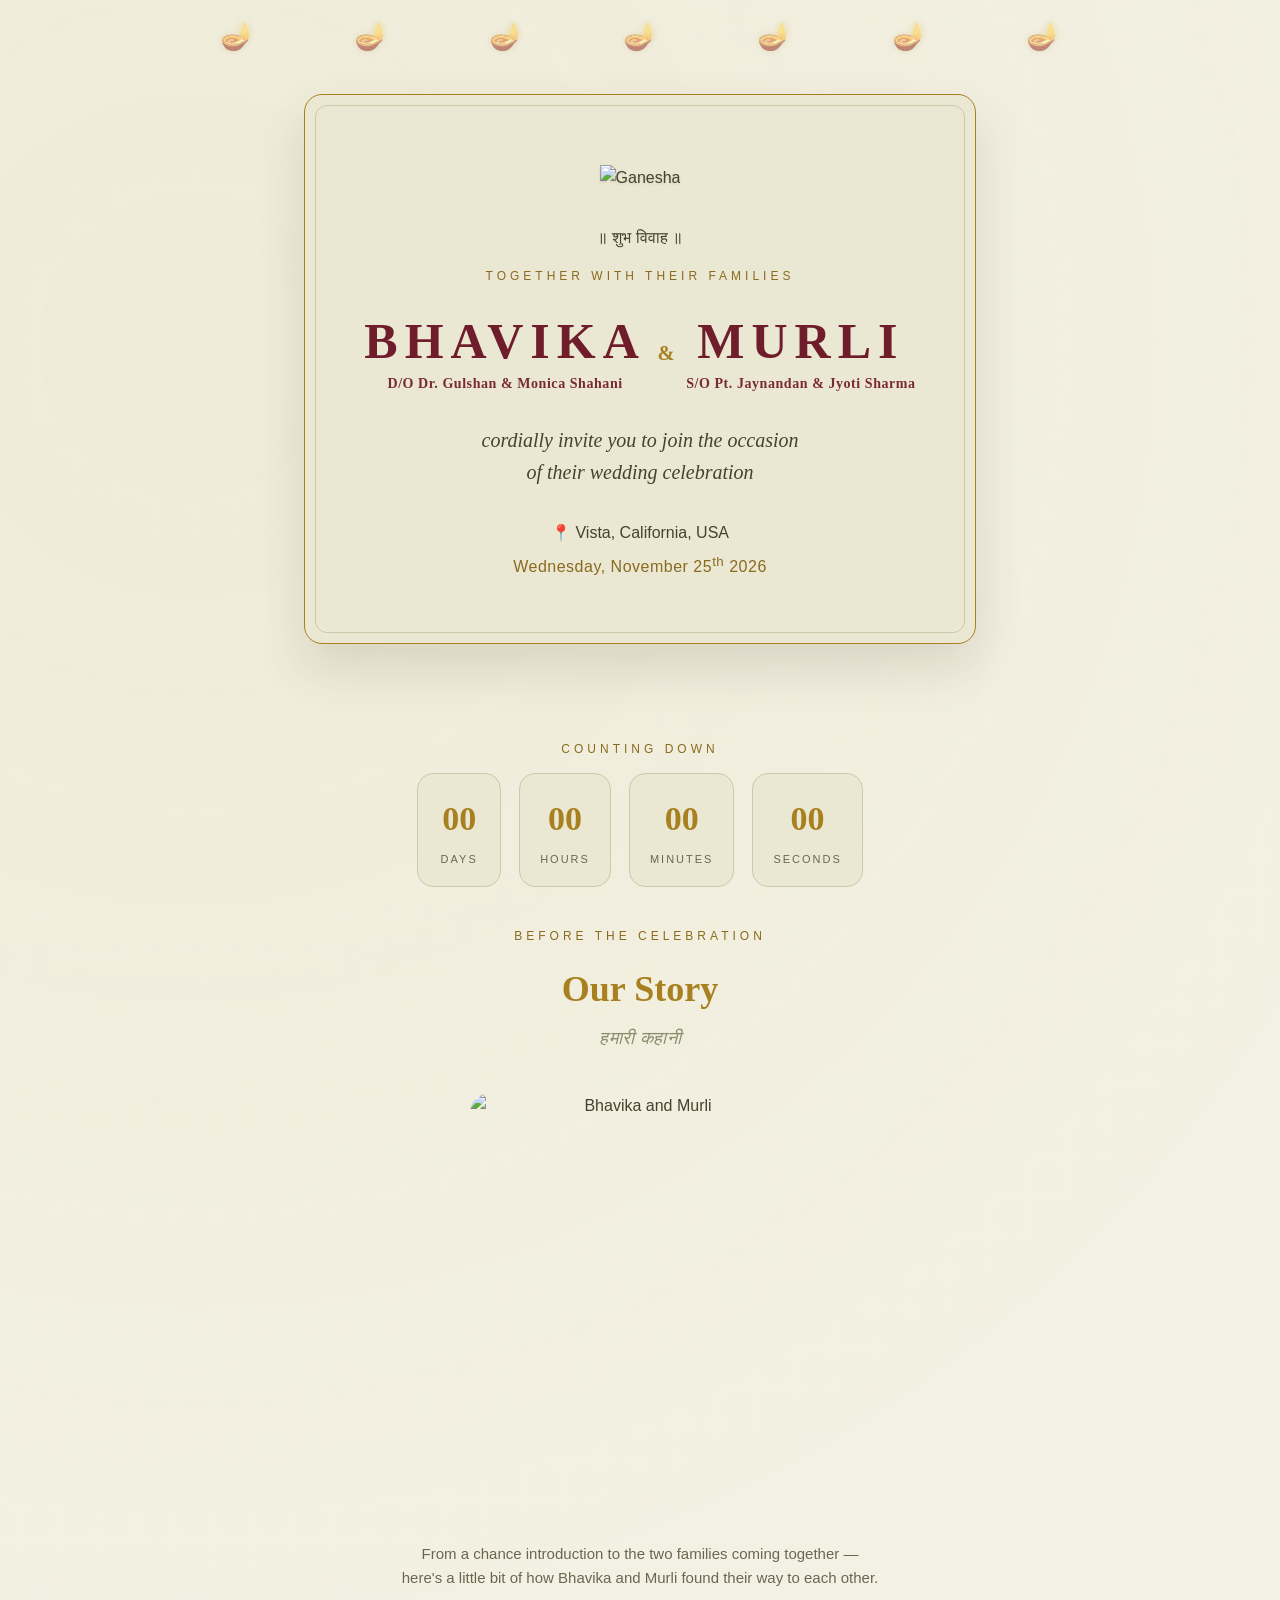
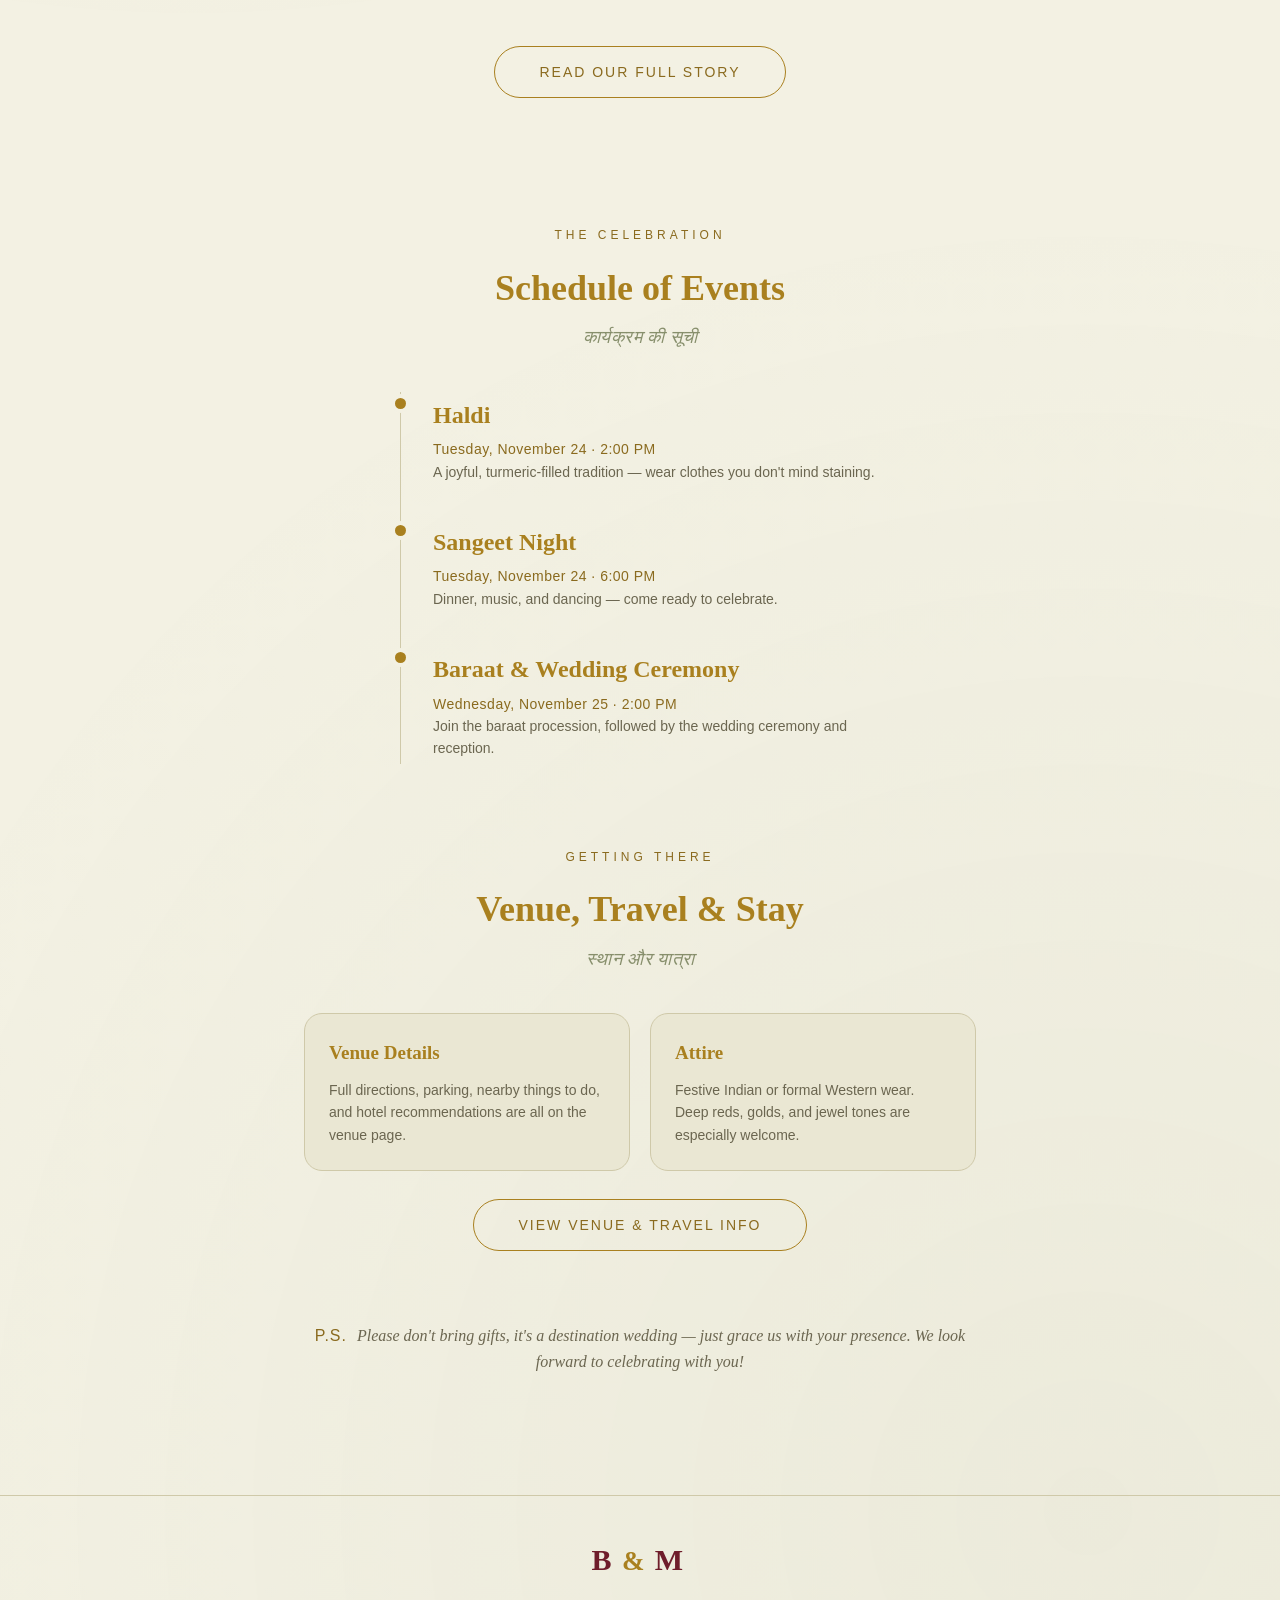
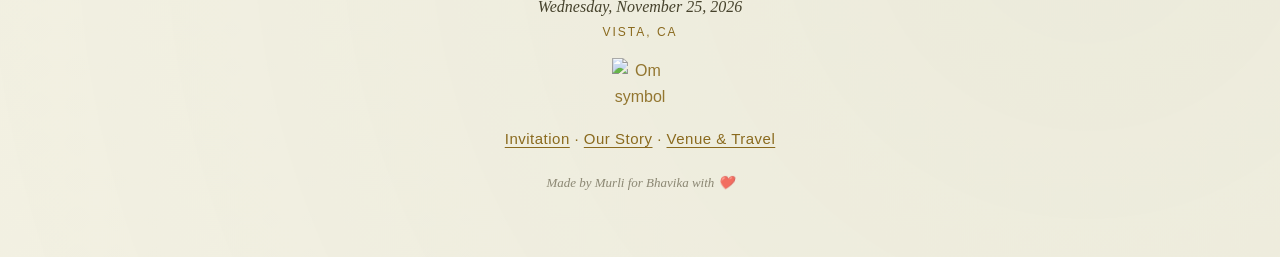
==== index.html @ 73673604 "Add files via upload" ====
<!DOCTYPE html>
<html lang="en">
<head>
<meta charset="UTF-8">
<meta name="viewport" content="width=device-width, initial-scale=1.0">
<meta name="robots" content="noindex, nofollow">
<meta http-equiv="Content-Security-Policy" content="default-src 'self'; style-src 'self' https://fonts.googleapis.com; font-src https://fonts.gstatic.com; script-src 'self'; connect-src 'self' https://script.google.com; img-src 'self'; frame-ancestors 'none';">
<title>Bhavika & Murli · 25 November 2026</title>
<meta name="description" content="Join us as we celebrate the wedding of Bhavika Shahani and Murlidhar Sharma.">
<link rel="preconnect" href="https://fonts.googleapis.com">
<link rel="preconnect" href="https://fonts.gstatic.com" crossorigin>
<link href="https://fonts.googleapis.com/css2?family=Alex+Brush&family=Cormorant+Garamond:wght@500;600;700&family=Karma:wght@400;500;600;700&family=Great+Vibes&family=Poppins:wght@300;400;500&display=swap" rel="stylesheet">
<link rel="stylesheet" href="style.css">
</head>
<body>

<div class="twinkle-diyas scale-125" aria-hidden="true">
  <div class="twinkle-inner">
    <span class="diya">🪔</span>
    <span class="diya">🪔</span>
    <span class="diya">🪔</span>
    <span class="diya">🪔</span>
    <span class="diya">🪔</span>
    <span class="diya">🪔</span>
    <span class="diya">🪔</span>
  </div>
</div>

<main>

  <section class="hero">
    <div class="arch-card card-invitation enlarge-above">
      <img class="card-accent top-left" src="images/leaf-icon.png" alt="">
      <img class="card-accent top-right" src="images/leaf-icon.png" alt="">

      <img class="crest" src="images/ganesha-crest.png" alt="Ganesha">
      <p class="dev">॥ शुभ विवाह ॥</p>
      <p class="eyebrow">Together with their families</p>

      <h1 class="names">
        <span class="name-group">
          <span class="name">BHAVIKA</span>
          <span class="name-details">D/O Dr. Gulshan &amp; Monica Shahani</span>
        </span>
        <span class="amp">&amp;</span>
        <span class="name-group">
          <span class="name">MURLI</span>
          <span class="name-details">S/O Pt. Jaynandan &amp; Jyoti Sharma</span>
        </span>
      </h1>

      <p class="tagline">cordially invite you to join the occasion<br>of their wedding celebration</p>

      <div class="details">
        <p class="venue"> 📍 Vista, California, USA</p>
        <p class="date">Wednesday, November 25<sup>th</sup> 2026</p>
      </div>
    </div>
  </section>

  <section class="countdown-section">
    <p class="section-eyebrow">Counting down</p>
    <div id="countdown" class="countdown" data-target="2026-11-25T14:00:00">
      <div class="count-block"><span class="num" id="cd-days">00</span><span class="label">Days</span></div>
      <div class="count-block"><span class="num" id="cd-hours">00</span><span class="label">Hours</span></div>
      <div class="count-block"><span class="num" id="cd-mins">00</span><span class="label">Minutes</span></div>
      <div class="count-block"><span class="num" id="cd-secs">00</span><span class="label">Seconds</span></div>
    </div>
  </section>

  <section class="story-teaser">
    <p class="section-eyebrow">Before the Celebration</p>
    <h2 class="section-title">Our Story <span class="dev">हमारी कहानी</span></h2>
    <div class="story-teaser-grid">
      <div class="story-photo">
        <img src="images/AAxBS-24.jpg" alt="Bhavika and Murli" class="story-image">
      </div>
      <p class="story-copy">From a chance introduction to the two families coming together — here's a little bit of how Bhavika and Murli found their way to each other.</p>
      <a class="cta cta-outline" href="story.html">Read Our Full Story</a>
    </div>
  </section>

  <section class="schedule">
    <p class="section-eyebrow">The Celebration</p>
    <h2 class="section-title">Schedule of Events <span class="dev">कार्यक्रम की सूची</span></h2>

    <ol class="event-list">
      <li class="event">
        <div class="event-mark"></div>
        <div class="event-body">
          <p class="event-name">Haldi</p>
          <p class="event-when">Tuesday, November 24 · 2:00 PM</p>
          <p class="event-note">A joyful, turmeric-filled tradition — wear clothes you don't mind staining.</p>
        </div>
      </li>
      <li class="event">
        <div class="event-mark"></div>
        <div class="event-body">
          <p class="event-name">Sangeet Night</p>
          <p class="event-when">Tuesday, November 24 · 6:00 PM</p>
          <p class="event-note">Dinner, music, and dancing — come ready to celebrate.</p>
        </div>
      </li>
      <li class="event">
        <div class="event-mark"></div>
        <div class="event-body">
          <p class="event-name">Baraat &amp; Wedding Ceremony</p>
          <p class="event-when">Wednesday, November 25 · 2:00 PM</p>
          <p class="event-note">Join the baraat procession, followed by the wedding ceremony and reception.</p>
        </div>
      </li>
    </ol>
  </section>

  <section class="travel">
    <p class="section-eyebrow">Getting There</p>
    <h2 class="section-title">Venue, Travel &amp; Stay <span class="dev">स्थान और यात्रा</span></h2>
    <div class="travel-grid">
      <div class="travel-card">
        <p class="travel-title">Venue Details</p>
        <p>Full directions, parking, nearby things to do, and hotel recommendations are all on the venue page.</p>
      </div>
      <div class="travel-card">
        <p class="travel-title">Attire</p>
        <p>Festive Indian or formal Western wear. Deep reds, golds, and jewel tones are especially welcome.</p>
      </div>
    </div>
    <a class="cta cta-outline venue-link" href="venue.html">View Venue &amp; Travel Info</a>
  </section>

  <section class="ps-note">
    <p><span class="ps-label">P.S.</span> Please don't bring gifts, it's a destination wedding — just grace us with your presence. We look forward to celebrating with you!</p>
  </section>

</main>

<footer>
  <p class="footer-mark"><span class="footer-initials">B</span><span class="footer-amp">&amp;</span><span class="footer-initials">M</span></p>
  <div class="footer-meta">
    <p class="footer-date">Wednesday, November 25, 2026</p>
    <p class="footer-location">Vista, CA</p>
  </div>
  <img class="footer-om" src="images/om-icon.png" alt="Om symbol">
  <p class="footer-links"><a href="index.html">Invitation</a> &middot; <a href="story.html">Our Story</a> &middot; <a href="venue.html">Venue &amp; Travel</a></p>
  <p class="footer-credit">Made by Murli for Bhavika with ❤️</p>
</footer>

<script src="script.js"></script>
</body>
</html>
---- style.css ----
/* ============================================
   Design tokens — off-white / sage with gold accents
   ============================================ */
:root {
  --bg:           #F3F1E3;  /* off-white, leaning sage */
  --panel:        #EAE7D3;  /* card / panel background */
  --panel-deep:   #E1DEC5;  /* slightly deeper panel (inputs) */
  --line:         #CFC9A9;  /* borders */
  --gold:         #A9801F;  /* primary gold — headings, accents */
  --gold-bright:  #C79A3A;  /* hover / brighter gold */
  --gold-deep:    #8A6A1E;  /* small gold text needing more contrast */
  --ink:          #46422C;  /* primary body/heading text */
  --ink-soft:     #6B6650;  /* secondary text */
  --sage:         #7C8560;  /* sage accent for dividers */
  --ember:        #C06B36;  /* diya flame */

  --font-display: 'Cormorant Garamond', serif;
  --font-body: 'Poppins', sans-serif;

  --max-width: 720px;
}

* { box-sizing: border-box; }

html { scroll-behavior: smooth; }

body {
  margin: 0;
  background: var(--bg);
  background-image:
    radial-gradient(circle at 15% 10%, rgba(169,128,31,0.05), transparent 40%),
    radial-gradient(circle at 85% 90%, rgba(124,133,96,0.06), transparent 40%);
  color: var(--ink);
  font-family: var(--font-body);
  font-weight: 300;
  line-height: 1.6;
  -webkit-font-smoothing: antialiased;
}

@media (prefers-reduced-motion: reduce) {
  * { animation-duration: 0.001ms !important; animation-iteration-count: 1 !important; transition-duration: 0.001ms !important; }
}

a { color: inherit; }

/* ============================================
   Twinkling diyas (decorative top strip)
   ============================================ */
.twinkle-diyas {
  /* full-bleed container that anchors an inner strip to the site's max width */
  width: 100%;
  display: block;
  padding: 18px 0 6px;
  /* space between diyas and the page content/card below */
  margin-bottom: clamp(12px, 3vw, 40px);
}

/* inner strip is constrained to the page max width and aligns with the main/card */
.twinkle-diyas .twinkle-inner {
  display: flex;
  align-items: center;
  padding: 0 24px;
  width: min(100%, var(--max-width));
  margin: 0 auto;
  gap: clamp(8px, 2.2vw, 40px);
  justify-content: center; /* default for narrow screens */
}
/* Spread diyas more on medium and large viewports */
@media (min-width: 560px) and (max-width: 979px) {
  .twinkle-diyas .twinkle-inner { justify-content: space-evenly; gap: clamp(12px, 2.4vw, 48px); padding: 0 16px; }
}
@media (min-width: 980px) {
  .twinkle-diyas .twinkle-inner { justify-content: space-between; gap: clamp(16px, 1.8vw, 56px); padding: 0 24px; }
}
.twinkle-diyas .diya {
  font-size: 22px;
  line-height: 1;
  opacity: 0.5;
  filter: drop-shadow(0 0 3px rgba(169,128,31,0.35));
  animation: twinkle 3.4s ease-in-out infinite;
}
.twinkle-diyas .diya:nth-child(1) { animation-delay: 0s; }
.twinkle-diyas .diya:nth-child(2) { animation-delay: 0.5s; }
.twinkle-diyas .diya:nth-child(3) { animation-delay: 1s; }
.twinkle-diyas .diya:nth-child(4) { animation-delay: 1.5s; }
.twinkle-diyas .diya:nth-child(5) { animation-delay: 0.8s; }
.twinkle-diyas .diya:nth-child(6) { animation-delay: 2s; }
.twinkle-diyas .diya:nth-child(7) { animation-delay: 1.2s; }

@keyframes twinkle {
  0%, 100% { opacity: 0.35; transform: scale(0.92); }
  50% { opacity: 1; transform: scale(1.1); }
}

/* ============================================
   Hero / Arch card
   ============================================ */
main { max-width: var(--max-width); margin: 0 auto; padding: 0 24px 60px; }

html { scroll-snap-type: y proximity; }

.hero {
  display: flex;
  justify-content: center;
  align-items: center;
  padding-top: 10px;
  padding-bottom: 40px;
  min-height: auto; /* allow the card to size naturally so scaled content isn't clipped */
  scroll-snap-align: start;
}

.arch-card {
  position: relative;
  width: 100%;
  max-width: 560px;
  background: var(--panel);
  border: 1px solid var(--line);
  border-radius: 260px 260px 24px 24px;
  padding: 72px 40px 48px;
  text-align: center;
  box-shadow: 0 30px 60px rgba(70,66,44,0.12);
  margin: 0 auto; /* ensure card centers when not inside a flex container */
}

/* Invitation-card variant — used for the homepage hero only */
.arch-card.card-invitation {
  border-radius: 18px;
  border: 1px solid var(--gold);
  /* responsive padding: reduce on small screens but allow expansion on large */
  padding: clamp(28px, 4.5vw, 56px) clamp(18px, 3.5vw, 36px) clamp(20px, 4vw, 44px);
  box-shadow: 0 24px 50px rgba(70,66,44,0.14);
  max-width: 680px;
  margin: 0 auto;
}
.arch-card.card-invitation::before {
  content: '';
  position: absolute;
  inset: 10px;
  border: 1px solid var(--line);
  border-radius: 12px;
  pointer-events: none;
}
.card-accent {
  position: absolute;
  width: 46px;
  height: auto;
  opacity: 0.85;
  z-index: 1;
}
.card-accent.top-left { top: 20px; left: 20px; transform: scaleX(-1) rotate(-8deg); }
.card-accent.top-right { top: 20px; right: 20px; transform: rotate(-8deg); }

.arch-card .crest {

  width: 54px;
  height: auto;
  margin-bottom: 18px;
  filter: drop-shadow(0 1px 1px rgba(70,66,44,0.15));
}

.eyebrow {
  font-family: var(--font-body);
  font-size: 12px;
  letter-spacing: 4px;
  text-transform: uppercase;
  color: var(--gold-deep);
  margin: 0 0 28px;
}

.names {
  display: flex;
  justify-content: center;
  align-items: center;
  gap: 0.35em;
  flex-wrap: nowrap;
  font-family: 'Cormorant Garamond', serif;
  font-weight: 700;
  margin: 0;
  line-height: 1.1;
}
.names.small { font-size: clamp(34px, 7vw, 46px); letter-spacing: 0.12em; }
.names .name-group {
  display: flex;
  flex-direction: column;
  align-items: center;
  min-width: 0;
}
.names .name {
  display: inline-block;
  font-size: clamp(32px, 6.8vw, 50px);
  letter-spacing: 0.14em;
  text-transform: uppercase;
  color: #6f1d2b;
}
.names .name-details {
  margin-top: 6px;
  font-size: clamp(11px, 1.9vw, 14px);
  font-weight: 600;
  letter-spacing: 0.04em;
  text-transform: none;
  color: #7a2a35;
  line-height: 1.35;
}
.names .amp {
  display: inline-block;
  font-family: 'Alex Brush', cursive;
  font-style: normal;
  font-weight: 600;
  font-size: 0.85em;
  letter-spacing: 0;
  color: var(--gold);
  margin: 0 0.16em;
}

@media (max-width: 480px) {
  .names {
    flex-direction: column;
    align-items: center;
    gap: 0.35rem;
  }

  .names .amp {
    display: inline-block;
    margin: 0.15rem 0;
  }

  .names .name {
    font-size: clamp(28px, 8vw, 38px);
  }

  .names .name-details {
    font-size: clamp(10px, 3vw, 12px);
    margin-top: 4px;
  }
}

.tagline {
  font-family: var(--font-display);
  font-style: italic;
  font-size: 20px;
  color: var(--ink);
  margin: 30px 0;
}

.details { margin: 32px 0 8px; }
.details .venue { margin: 0 0 6px; font-weight: 400; color: var(--ink); }
.details .date { margin: 0; color: var(--gold-deep); font-weight: 500; letter-spacing: 0.5px; }

.cta {
  display: inline-block;
  margin-top: 32px;
  padding: 14px 44px;
  background: var(--gold);
  color: #FBF9F0;
  font-family: var(--font-body);
  font-weight: 500;
  font-size: 14px;
  letter-spacing: 2px;
  text-transform: uppercase;
  text-decoration: none;
  border-radius: 999px;
  transition: transform 0.2s ease, background 0.2s ease;
}
.cta:hover { background: var(--gold-bright); transform: translateY(-2px); }
.cta:focus-visible { outline: 2px solid var(--gold-bright); outline-offset: 3px; }

.cta-outline {
  background: transparent;
  border: 1px solid var(--gold);
  color: var(--gold-deep);
}
.cta-outline:hover { background: var(--gold); color: #FBF9F0; }

/* Helper: scale visual size by 25% for selected blocks (homepage use) */
.scale-125 {
  transform: scale(1.25);
  transform-origin: top center;
  display: block;
  will-change: transform;
}

/* Larger padding variant for the invitation card to simulate a 1.25× visual increase
   without using transforms (so document flow grows and following content isn't overlapped) */
.arch-card.card-invitation.enlarge-above {
  padding: calc(1.25 * clamp(28px, 4.5vw, 56px)) calc(1.25 * clamp(18px, 3.5vw, 36px)) calc(1.25 * clamp(20px, 4vw, 44px));
}

/* ============================================
   Countdown
   ============================================ */
.countdown-section { text-align: center; padding: 56px 0 20px; }

.section-eyebrow {
  font-size: 12px;
  letter-spacing: 4px;
  text-transform: uppercase;
  color: var(--gold-deep);
  margin: 0 0 14px;
}

.section-title {
  font-family: var(--font-display);
  font-size: clamp(28px, 5vw, 36px);
  color: var(--gold);
  margin: 0 0 40px;
  font-weight: 600;
}
.section-title { display: flex; flex-direction: column; align-items: center; }
.section-title .dev {
  display: block;
  font-family: var(--font-display);
  font-style: italic;
  font-weight: 500;
  font-size: 0.5em;
  color: var(--sage);
  letter-spacing: 0.5px;
  margin: 6px 0 0;
  opacity: 0.9;
}

.countdown { display: flex; justify-content: center; gap: 18px; flex-wrap: wrap; }
.count-block {
  background: var(--panel);
  border: 1px solid var(--line);
  border-radius: 16px;
  padding: 18px 20px;
  min-width: 84px;
}
.count-block .num {
  display: block;
  font-family: var(--font-display);
  font-size: 34px;
  font-weight: 600;
  color: var(--gold);
}
.count-block .label {
  display: block;
  font-size: 11px;
  letter-spacing: 2px;
  text-transform: uppercase;
  color: var(--ink-soft);
  margin-top: 4px;
}

/* ============================================
   Story teaser (home page)
   ============================================ */
.story-teaser { padding: 20px 0 64px; text-align: center; }
.story-teaser-grid {
  display: flex;
  flex-direction: column;
  align-items: center;
  gap: 24px;
}
.story-photo {
  width: 100%;
  max-width: 340px;
  aspect-ratio: 4 / 5;
  border-radius: 20px;
  overflow: hidden;
}
.story-teaser p.story-copy { max-width: 480px; margin: 0 auto; font-size: 15px; color: var(--ink-soft); }

/* Placeholder photo box — swap for a real <img> once photos are added */
.photo-placeholder {
  width: 100%;
  height: 100%;
  display: flex;
  flex-direction: column;
  align-items: center;
  justify-content: center;
  gap: 8px;
  background: var(--panel);
  border: 1px dashed var(--line);
  color: var(--ink-soft);
  font-size: 13px;
  text-align: center;
  padding: 16px;
}
.photo-placeholder .icon { font-size: 28px; opacity: 0.6; }
.story-image {
  width: 100%;
  height: 100%;
  object-fit: cover;
  display: block;
}

/* ============================================
   Schedule
   ============================================ */
.schedule { padding: 64px 0; text-align: center; }

.event-list {
  list-style: none;
  margin: 0 auto;
  padding: 0;
  max-width: 480px;
  text-align: left;
  border-left: 1px solid var(--line);
}

.event {
  position: relative;
  padding: 4px 0 36px 32px;
}
.event:last-child { padding-bottom: 4px; }

.event-mark {
  position: absolute;
  left: -6px;
  top: 6px;
  width: 11px;
  height: 11px;
  border-radius: 50%;
  background: var(--gold);
  box-shadow: 0 0 0 4px var(--bg);
}

.event-name {
  font-family: var(--font-display);
  font-size: 24px;
  font-weight: 600;
  color: var(--gold);
  margin: 0 0 4px;
}
.event-when { margin: 0; color: var(--gold-deep); font-size: 14px; letter-spacing: 0.5px; }
.event-where { margin: 4px 0 8px; font-size: 14px; color: var(--ink); opacity: 0.9; }
.event-note { margin: 0; font-size: 14px; color: var(--ink-soft); }

/* ============================================
   Travel / info grids (reused on venue + events pages)
   ============================================ */
.travel { padding: 20px 0 64px; text-align: center; }

.travel-grid {
  display: grid;
  grid-template-columns: repeat(auto-fit, minmax(180px, 1fr));
  gap: 20px;
  text-align: left;
}
.travel-card {
  background: var(--panel);
  border: 1px solid var(--line);
  border-radius: 18px;
  padding: 24px;
}
.travel-title {
  font-family: var(--font-display);
  font-size: 19px;
  font-weight: 600;
  color: var(--gold);
  margin: 0 0 10px;
}
.travel-card p:last-child { margin: 0; font-size: 14px; color: var(--ink-soft); }

.venue-link { display: block; margin: 28px auto 0; width: fit-content; }

/* ============================================
   Closing / PS
   ============================================ */
.closing { text-align: center; padding: 40px 0 20px; }
.closing p { font-family: var(--font-display); font-style: italic; font-size: 22px; color: var(--ink); margin: 0 0 8px; }

.ps-note { text-align: center; padding: 8px 0 40px; }
.ps-note p {
  font-family: var(--font-display);
  font-style: italic;
  font-size: 16px;
  color: var(--ink-soft);
  margin: 0;
}
.ps-label {
  font-family: var(--font-body);
  font-style: normal;
  font-weight: 500;
  letter-spacing: 1px;
  color: var(--gold-deep);
  margin-right: 6px;
}

/* ============================================
   Footer
   ============================================ */
footer {
  text-align: center;
  padding: 40px 24px 50px;
  color: var(--gold-deep);
  border-top: 1px solid var(--line);
  margin-top: 20px;
}

.footer-mark {
  font-family: 'Cormorant Garamond', serif;
  font-weight: 600;
  font-size: 30px;
  letter-spacing: 0.18em;
  text-transform: uppercase;
  color: #6f1d2b;
  margin: 0 0 10px;
}
.footer-initials { display: inline-block; }
.footer-amp {
  display: inline-block;
  font-family: 'Alex Brush', cursive;
  font-size: 0.9em;
  color: var(--gold);
  margin: 0 0.18em;
}
.footer-meta { margin: 0 0 16px; }
.footer-meta .footer-date { font-family: var(--font-display); font-style: italic; font-size: 16px; color: var(--ink); margin: 0; }
.footer-meta .footer-location { font-size: 12px; letter-spacing: 2px; text-transform: uppercase; color: var(--gold-deep); margin: 4px 0 0; }

.footer-om { width: 56px; height: auto; margin: 6px auto 18px; display: block; opacity: 0.9; }

.footer-links {
  font-size: 15px;
  font-weight: 500;
  letter-spacing: 0.5px;
  margin-top: 6px;
}
.footer-links a { text-decoration: underline; text-underline-offset: 3px; color: var(--gold-deep); }
.footer-links a:hover { color: var(--gold); }

.footer-credit {
  font-family: var(--font-display);
  font-style: italic;
  font-size: 13px;
  color: var(--ink-soft);
  opacity: 0.75;
  margin-top: 22px;
}

/* ============================================
   RSVP form
   ============================================ */
.rsvp-main { padding-top: 10px; }
.rsvp-card { max-width: 520px; padding: 60px 36px 44px; border-radius: 220px 220px 24px 24px; }

.rsvp-form { text-align: left; margin-top: 24px; display: flex; flex-direction: column; gap: 6px; }

.rsvp-form label {
  font-size: 12px;
  letter-spacing: 1.5px;
  text-transform: uppercase;
  color: var(--gold-deep);
  margin: 18px 0 6px;
}
.rsvp-form label:first-of-type { margin-top: 0; }

.rsvp-form input[type="text"],
.rsvp-form select,
.rsvp-form textarea {
  width: 100%;
  padding: 12px 14px;
  background: #FBF9F0;
  border: 1px solid var(--line);
  border-radius: 10px;
  color: var(--ink);
  font-family: var(--font-body);
  font-size: 15px;
  font-weight: 300;
}
.rsvp-form input::placeholder,
.rsvp-form textarea::placeholder {
  color: rgba(70,66,44,0.45);
  opacity: 1; /* ensure consistent placeholder visibility across browsers */
}
.rsvp-form input[type="text"]:focus,
.rsvp-form select:focus,
.rsvp-form textarea:focus {
  outline: none;
  border-color: var(--gold);
}
.rsvp-form textarea { resize: vertical; }

.attend-fieldset { border: none; padding: 0; margin: 18px 0 0; }
.attend-fieldset legend {
  font-size: 12px;
  letter-spacing: 1.5px;
  text-transform: uppercase;
  color: var(--gold-deep);
  margin-bottom: 10px;
  padding: 0;
}

.radio-row { display: flex; gap: 12px; flex-wrap: wrap; }
.radio-pill {
  flex: 1;
  min-width: 140px;
  display: flex;
  align-items: center;
  justify-content: center;
  gap: 8px;
  padding: 12px 14px;
  border: 1px solid var(--line);
  border-radius: 999px;
  cursor: pointer;
  font-size: 13px;
  transition: border-color 0.2s ease, background 0.2s ease;
}
.radio-pill:has(input:checked) {
  border-color: var(--gold);
  background: rgba(169,128,31,0.1);
  color: var(--gold-deep);
}
.radio-pill input { accent-color: var(--gold); }

.checkbox-col { display: flex; flex-direction: column; gap: 10px; margin-top: 4px; }
.checkbox-row { display: flex; align-items: center; gap: 10px; font-size: 14px; text-transform: none; letter-spacing: 0; color: var(--ink); }
.checkbox-row input { accent-color: var(--gold); width: 16px; height: 16px; }

.submit-btn { width: 100%; margin-top: 30px; border: none; cursor: pointer; }

.form-status {
  text-align: center;
  margin-top: 14px;
  font-size: 14px;
  min-height: 20px;
  color: var(--gold-deep);
}
.form-status.error { color: #B24B32; }

.hp-field {
  position: absolute;
  left: -9999px;
  top: -9999px;
  height: 0;
  overflow: hidden;
}

/* ============================================
   Our Story page
   ============================================ */
.story-page-header { text-align: center; padding: 10px 0 20px; }
.story-page-header p.story-intro { max-width: 520px; margin: 20px auto 0; color: var(--ink-soft); font-size: 15px; }

/* Make the story intro stand out similar to the Hindi subheading */
.story-intro {
  font-family: var(--font-display);
  font-style: italic;
  font-weight: 500;
  font-size: 16px;
  color: var(--sage);
  letter-spacing: 0.6px;
  text-align: center;
  margin: 18px auto 28px;
  max-width: 720px;
  opacity: 0.95;
}

.story-gallery {
  display: grid;
  grid-template-columns: repeat(auto-fit, minmax(280px, 1fr));
  gap: 14px;
  margin: 36px 0 8px;
}
.story-gallery .story-photo { aspect-ratio: unset; max-width: none; height: 100%; overflow: hidden; }

/* Larger screens: force a 4-column collage and vary photo spans for an unequal, side-by-side layout */
@media (min-width: 980px) {
  .story-gallery {
    grid-template-columns: repeat(4, 1fr);
    grid-auto-rows: 280px; /* base row height (double previous base) */
    gap: 16px;
  }
  .story-gallery .story-photo { height: 100%; }
  /* Collage arrangement (adjust spans to create unequal sizes) */
  .story-gallery .story-photo:nth-child(1) { grid-column: 1 / span 2; grid-row: 1 / span 2; }
  .story-gallery .story-photo:nth-child(2) { grid-column: 3 / span 2; grid-row: 1 / span 1; }
  .story-gallery .story-photo:nth-child(3) { grid-column: 3 / span 1; grid-row: 2 / span 1; }
  .story-gallery .story-photo:nth-child(4) { grid-column: 4 / span 1; grid-row: 2 / span 1; }
}

/* Ensure images fill their grid cells */
.story-gallery .story-photo .story-image,
.story-gallery .story-photo .photo-placeholder {
  width: 100%;
  height: 100%;
  object-fit: cover;
  display: block;
}

.story-chapters { margin-top: 20px; }
.story-chapter {
  display: grid;
  grid-template-columns: 1fr;
  gap: 20px;
  align-items: center;
  padding: 32px 0;
  border-top: 1px solid var(--line);
}
.story-chapter:first-child { border-top: none; }
@media (min-width: 620px) {
  .story-chapter { grid-template-columns: 1fr 1.2fr; text-align: left; }
  .story-chapter.reverse { grid-template-columns: 1.2fr 1fr; }
  .story-chapter.reverse .story-photo { order: 2; }
}

/* Timeline images: preserve original aspect ratio, avoid cropping, and limit height
   so images never expand to match long text columns. */
.story-chapter .story-photo {
  max-width: none;
  margin: 0 auto;
  display: flex;
  align-items: center;
  justify-content: center;
  border-radius: 20px; /* consistent rounded corners */
  overflow: hidden; /* keep rounded corners visually consistent */
  width: 100%;
  max-width: 420px; /* limit photo width so tall images can shrink instead of being cropped */
  max-height: 360px; /* prevent photos from matching long text height */
  background: var(--panel);
}
.story-chapter .story-photo .story-image,
.story-chapter .story-photo .photo-placeholder {
  width: auto;           /* allow width to shrink to preserve aspect ratio */
  max-width: 100%;
  height: auto;
  max-height: 360px;    /* constrain height without cropping */
  object-fit: contain;
  display: block;
}
.story-chapter-title {
  font-family: var(--font-display);
  font-size: 26px;
  font-weight: 600;
  color: var(--gold);
  margin: 0 0 10px;
}
.story-chapter p { color: var(--ink-soft); font-size: 15px; margin: 0; }

/* ============================================
   Detailed Events page (access-gated)
   ============================================ */
.access-locked {
  text-align: center;
  max-width: 480px;
  margin: 40px auto;
  padding: 40px 30px;
  background: var(--panel);
  border: 1px solid var(--line);
  border-radius: 24px;
}
.access-locked p { color: var(--ink-soft); font-size: 15px; margin: 0 0 0; }
.access-locked .lock-icon { font-size: 30px; margin-bottom: 14px; display: block; }

.event-detail {
  text-align: left;
  background: var(--panel);
  border: 1px solid var(--line);
  border-radius: 24px;
  padding: 32px 30px;
  margin-bottom: 24px;
}
.event-detail[hidden] { display: none; }
.event-detail-title {
  font-family: var(--font-display);
  font-size: 28px;
  font-weight: 600;
  color: var(--gold);
  margin: 0 0 4px;
}
.event-detail-when { color: var(--gold-deep); font-size: 14px; margin: 0 0 20px; }
.event-detail p.event-detail-desc { color: var(--ink); font-size: 15px; margin: 0 0 20px; }

.outfit-box {
  background: #FBF9F0;
  border: 1px solid var(--line);
  border-radius: 16px;
  padding: 18px 20px;
}
.outfit-box .outfit-title {
  font-size: 12px;
  letter-spacing: 1.5px;
  text-transform: uppercase;
  color: var(--gold-deep);
  margin: 0 0 8px;
}
.outfit-box p { margin: 0; font-size: 14px; color: var(--ink-soft); }

/* ============================================
   Responsive
   ============================================ */
@media (max-width: 560px) {
  .arch-card { padding: 32px 18px 28px; border-radius: 160px 160px 20px 20px; }
  .rsvp-card { border-radius: 140px 140px 20px 20px; }
  .countdown { gap: 10px; }
  .count-block { min-width: 68px; padding: 14px 10px; }
  .count-block .num { font-size: 26px; }
}
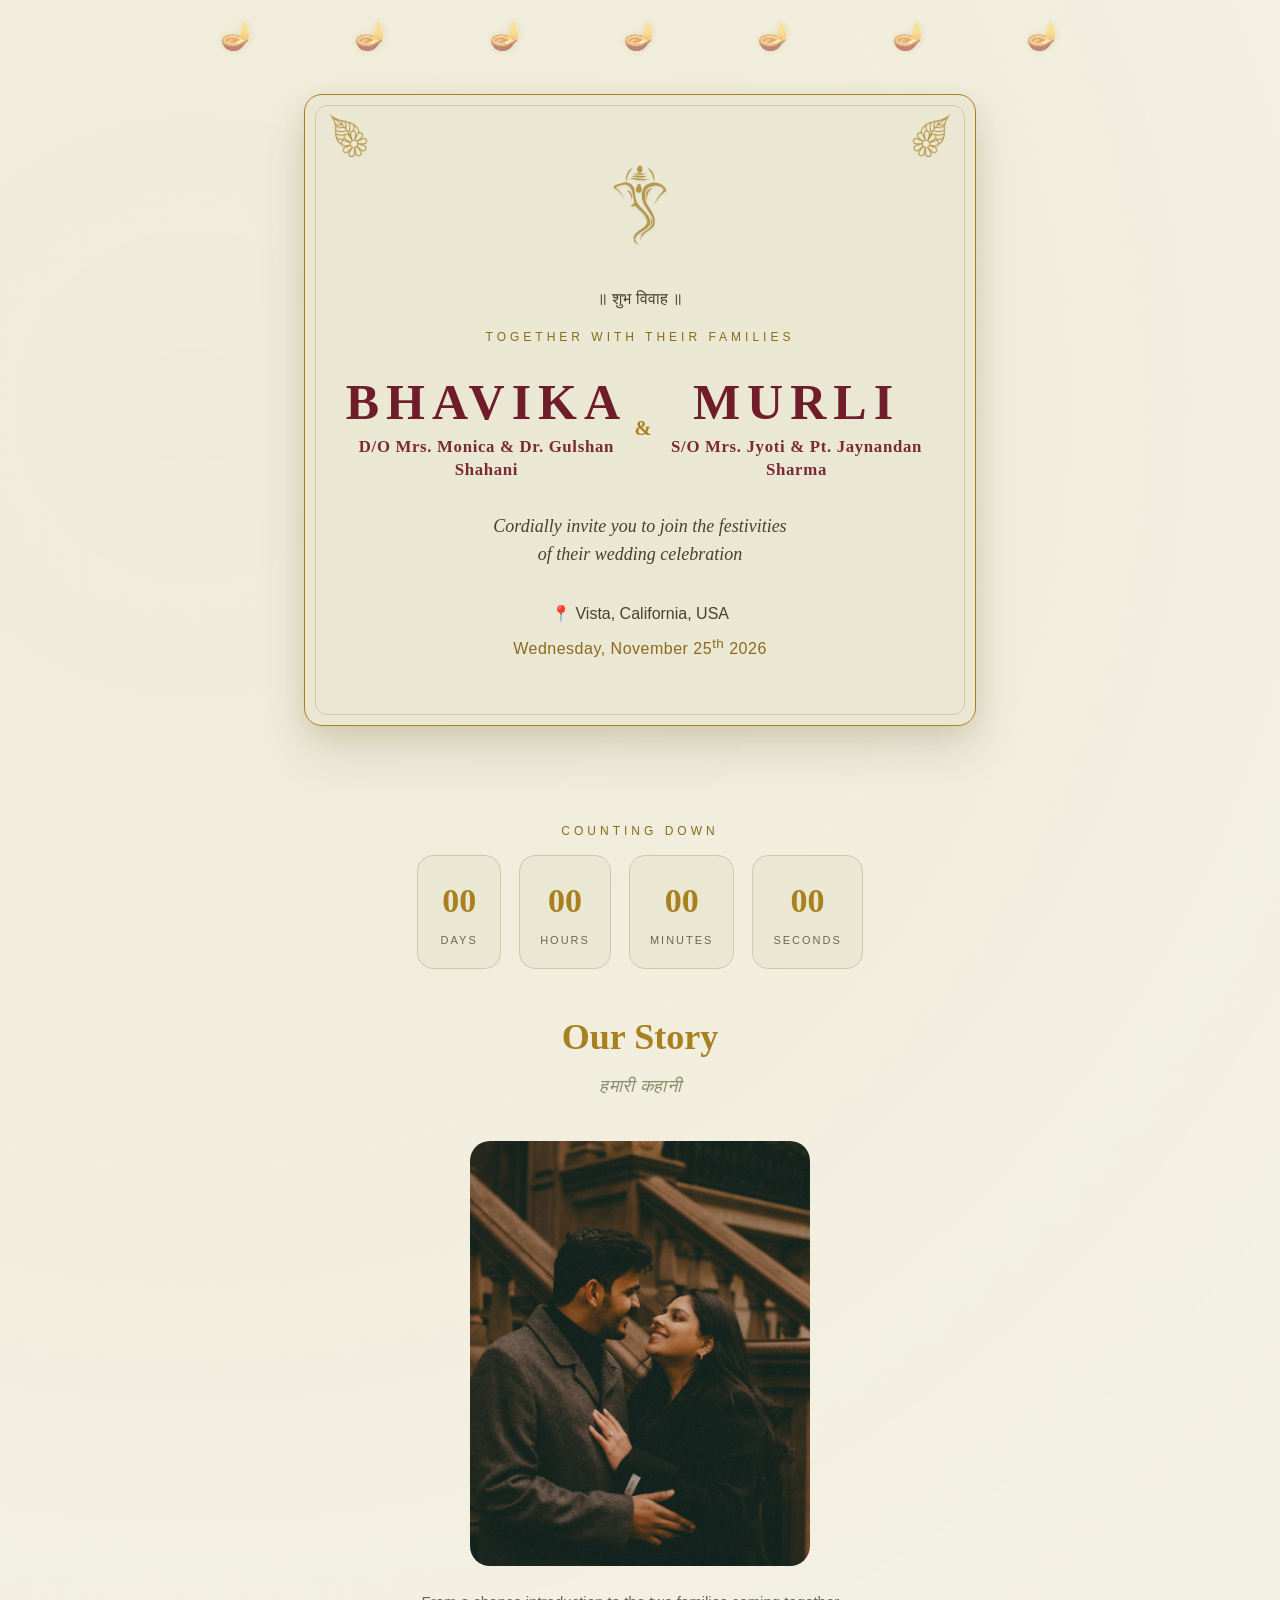
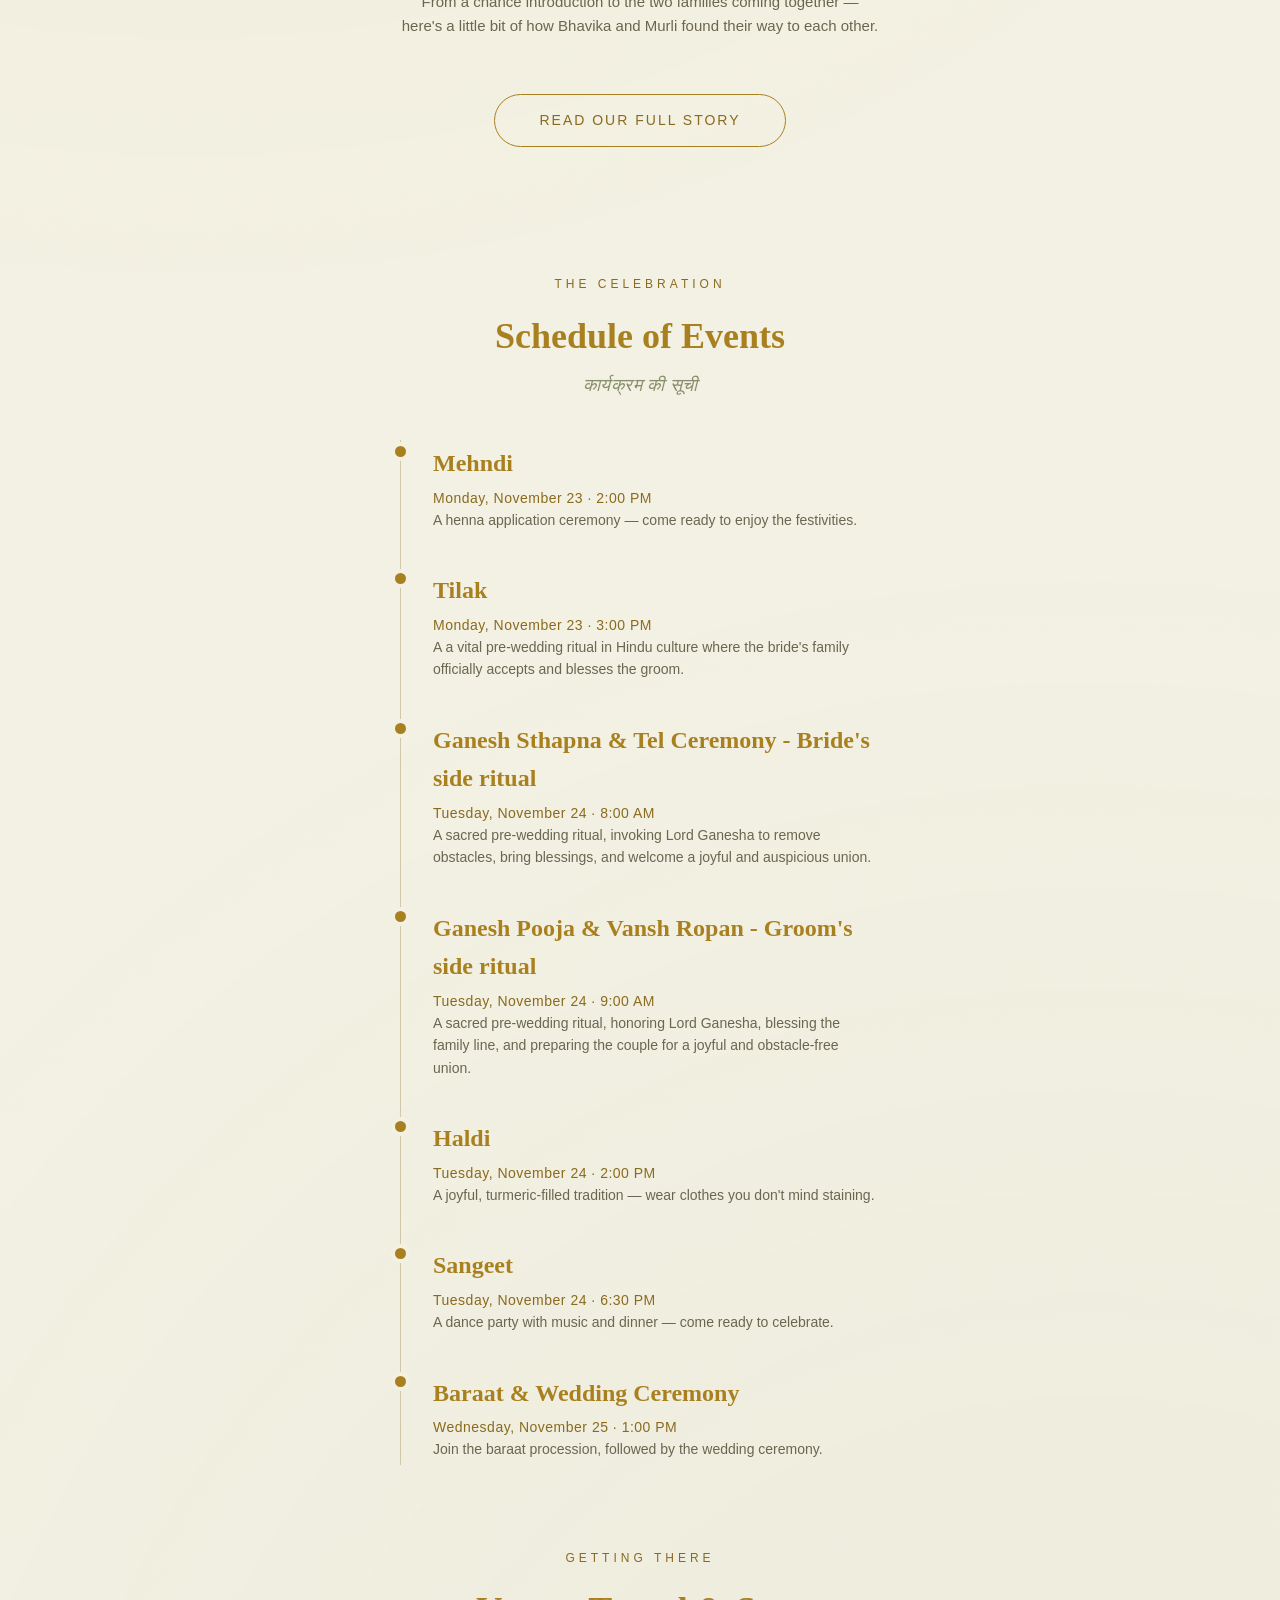
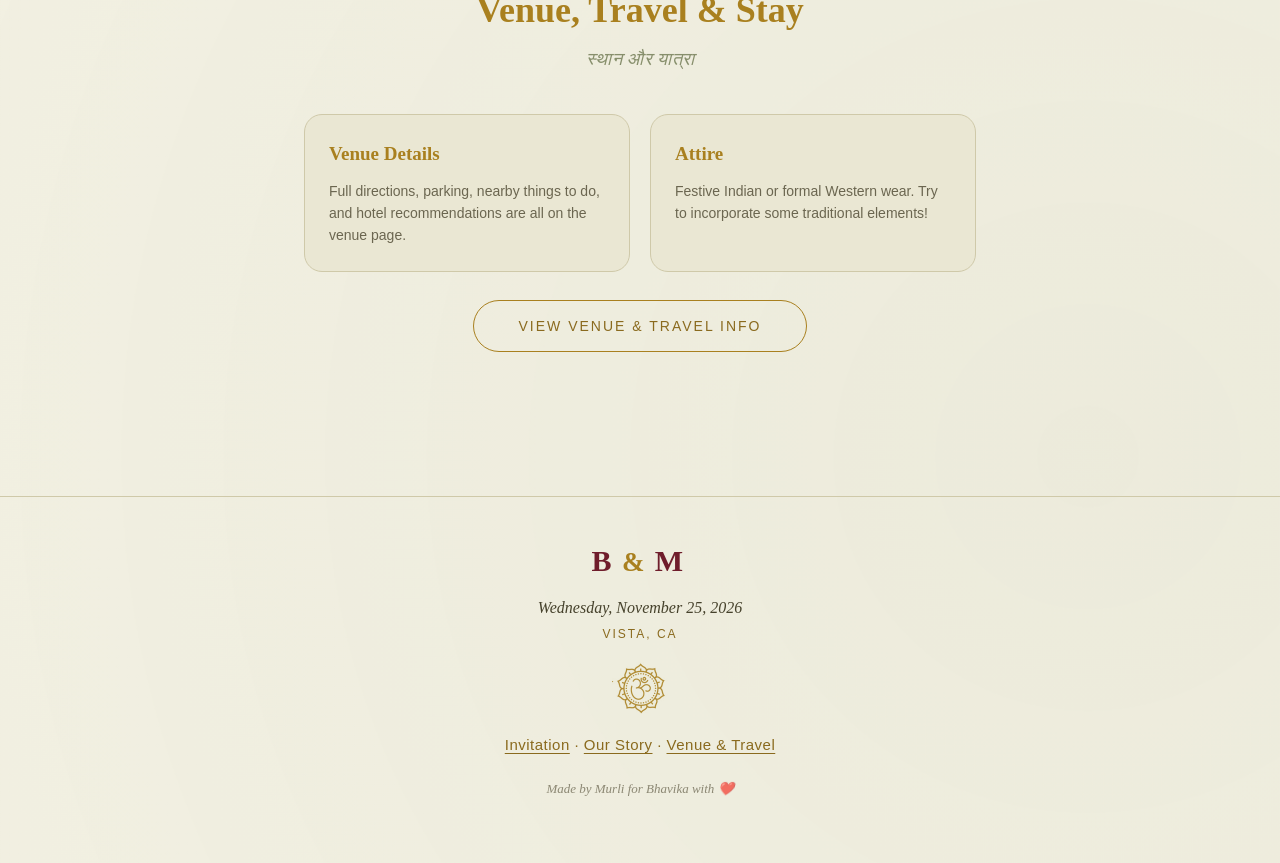
==== commit fdad1fda: "Revise wedding invitation details and structure Updated wedding invitation details, including event " ====
--- a/index.html
+++ b/index.html
@@ -34,22 +34,22 @@
       <img class="card-accent top-right" src="images/leaf-icon.png" alt="">
 
       <img class="crest" src="images/ganesha-crest.png" alt="Ganesha">
-      <p class="dev">॥ शुभ विवाह ॥</p>
+      <span><p class="dev">॥ शुभ विवाह ॥</p></span>
       <p class="eyebrow">Together with their families</p>
 
       <h1 class="names">
         <span class="name-group">
           <span class="name">BHAVIKA</span>
-          <span class="name-details">D/O Dr. Gulshan &amp; Monica Shahani</span>
+          <span class="name-details">D/O Mrs. Monica &amp; Dr. Gulshan Shahani</span>
         </span>
         <span class="amp">&amp;</span>
         <span class="name-group">
           <span class="name">MURLI</span>
-          <span class="name-details">S/O Pt. Jaynandan &amp; Jyoti Sharma</span>
+          <span class="name-details">S/O Mrs. Jyoti &amp; Pt. Jaynandan Sharma</span>
         </span>
       </h1>
 
-      <p class="tagline">cordially invite you to join the occasion<br>of their wedding celebration</p>
+      <p class="tagline">Cordially invite you to join the festivities<br>of their wedding celebration</p>
 
       <div class="details">
         <p class="venue"> 📍 Vista, California, USA</p>
@@ -69,7 +69,6 @@
   </section>
 
   <section class="story-teaser">
-    <p class="section-eyebrow">Before the Celebration</p>
     <h2 class="section-title">Our Story <span class="dev">हमारी कहानी</span></h2>
     <div class="story-teaser-grid">
       <div class="story-photo">
@@ -88,6 +87,38 @@
       <li class="event">
         <div class="event-mark"></div>
         <div class="event-body">
+          <p class="event-name">Mehndi</p>
+          <p class="event-when">Monday, November 23 · 2:00 PM</p>
+          <p class="event-note">A henna application ceremony — come ready to enjoy the festivities.</p>
+        </div>
+      </li>
+      <li class="event">
+        <div class="event-mark"></div>
+        <div class="event-body">
+          <p class="event-name">Tilak</p>
+          <p class="event-when">Monday, November 23 · 3:00 PM</p>
+          <p class="event-note">A a vital pre-wedding ritual in Hindu culture where the bride's family officially accepts and blesses the groom.</p>
+        </div>
+      </li>
+      <li class="event">
+        <div class="event-mark"></div>
+        <div class="event-body">
+          <p class="event-name">Ganesh Sthapna &amp; Tel Ceremony - Bride's side ritual</p>
+          <p class="event-when">Tuesday, November 24 · 8:00 AM</p>
+          <p class="event-note">A sacred pre-wedding ritual, invoking Lord Ganesha to remove obstacles, bring blessings, and welcome a joyful and auspicious union.</p>
+        </div>
+      </li>
+      <li class="event">
+        <div class="event-mark"></div>
+        <div class="event-body">
+          <p class="event-name">Ganesh Pooja &amp; Vansh Ropan - Groom's side ritual</p>
+          <p class="event-when">Tuesday, November 24 · 9:00 AM</p>
+          <p class="event-note">A sacred pre-wedding ritual, honoring Lord Ganesha, blessing the family line, and preparing the couple for a joyful and obstacle-free union.</p>
+        </div>
+      </li>
+      <li class="event">
+        <div class="event-mark"></div>
+        <div class="event-body">
           <p class="event-name">Haldi</p>
           <p class="event-when">Tuesday, November 24 · 2:00 PM</p>
           <p class="event-note">A joyful, turmeric-filled tradition — wear clothes you don't mind staining.</p>
@@ -96,17 +127,17 @@
       <li class="event">
         <div class="event-mark"></div>
         <div class="event-body">
-          <p class="event-name">Sangeet Night</p>
-          <p class="event-when">Tuesday, November 24 · 6:00 PM</p>
-          <p class="event-note">Dinner, music, and dancing — come ready to celebrate.</p>
+          <p class="event-name">Sangeet</p>
+          <p class="event-when">Tuesday, November 24 · 6:30 PM</p>
+          <p class="event-note">A dance party with music and dinner — come ready to celebrate.</p>
         </div>
       </li>
       <li class="event">
         <div class="event-mark"></div>
         <div class="event-body">
           <p class="event-name">Baraat &amp; Wedding Ceremony</p>
-          <p class="event-when">Wednesday, November 25 · 2:00 PM</p>
-          <p class="event-note">Join the baraat procession, followed by the wedding ceremony and reception.</p>
+          <p class="event-when">Wednesday, November 25 · 1:00 PM</p>
+          <p class="event-note">Join the baraat procession, followed by the wedding ceremony.</p>
         </div>
       </li>
     </ol>
@@ -114,7 +145,7 @@
 
   <section class="travel">
     <p class="section-eyebrow">Getting There</p>
-    <h2 class="section-title">Venue, Travel &amp; Stay <span class="dev">स्थान और यात्रा</span></h2>
+    <h2 class="section-title">Venue, Travel &amp; Stay<span class="dev">स्थान और यात्रा</span></h2>
     <div class="travel-grid">
       <div class="travel-card">
         <p class="travel-title">Venue Details</p>
@@ -122,14 +153,10 @@
       </div>
       <div class="travel-card">
         <p class="travel-title">Attire</p>
-        <p>Festive Indian or formal Western wear. Deep reds, golds, and jewel tones are especially welcome.</p>
+        <p>Festive Indian or formal Western wear. Try to incorporate some traditional elements!</p>
       </div>
     </div>
     <a class="cta cta-outline venue-link" href="venue.html">View Venue &amp; Travel Info</a>
-  </section>
-
-  <section class="ps-note">
-    <p><span class="ps-label">P.S.</span> Please don't bring gifts, it's a destination wedding — just grace us with your presence. We look forward to celebrating with you!</p>
   </section>
 
 </main>
--- a/style.css
+++ b/style.css
@@ -128,7 +128,7 @@
   border: 1px solid var(--gold);
   /* responsive padding: reduce on small screens but allow expansion on large */
   padding: clamp(28px, 4.5vw, 56px) clamp(18px, 3.5vw, 36px) clamp(20px, 4vw, 44px);
-  box-shadow: 0 24px 50px rgba(70,66,44,0.14);
+  box-shadow: 0 24px 50px rgba(70,66,44,0.14), 0 8px 24px rgba(169,128,31,0.15);
   max-width: 680px;
   margin: 0 auto;
 }
@@ -194,7 +194,7 @@
 }
 .names .name-details {
   margin-top: 6px;
-  font-size: clamp(11px, 1.9vw, 14px);
+  font-size: clamp(13.2px, 2.28vw, 16.8px);
   font-weight: 600;
   letter-spacing: 0.04em;
   text-transform: none;
@@ -237,13 +237,14 @@
 .tagline {
   font-family: var(--font-display);
   font-style: italic;
-  font-size: 20px;
+  font-size: clamp(14px, 2.2vw, 18px);
   color: var(--ink);
   margin: 30px 0;
 }
 
 .details { margin: 32px 0 8px; }
 .details .venue { margin: 0 0 6px; font-weight: 400; color: var(--ink); }
+.details .venue-note { margin-top: 12px; font-family: var(--font-display); font-size: 14px; font-style: italic; color: var(--gold-deep); opacity: 0.75; }
 .details .date { margin: 0; color: var(--gold-deep); font-weight: 500; letter-spacing: 0.5px; }
 
 .cta {
@@ -270,6 +271,7 @@
   color: var(--gold-deep);
 }
 .cta-outline:hover { background: var(--gold); color: #FBF9F0; }
+.venue-map-link { display: block; width: fit-content; margin: 32px auto 0; }
 
 /* Helper: scale visual size by 25% for selected blocks (homepage use) */
 .scale-125 {
@@ -451,6 +453,7 @@
   color: var(--gold);
   margin: 0 0 10px;
 }
+.travel-card .hotel-address { margin: 0; font-size: 14px; color: var(--ink-soft); }
 .travel-card p:last-child { margin: 0; font-size: 14px; color: var(--ink-soft); }
 
 .venue-link { display: block; margin: 28px auto 0; width: fit-content; }
@@ -585,8 +588,9 @@
 
 .radio-row { display: flex; gap: 12px; flex-wrap: wrap; }
 .radio-pill {
-  flex: 1;
-  min-width: 140px;
+  flex: 1 1 220px;
+  min-width: 220px;
+  white-space: nowrap;
   display: flex;
   align-items: center;
   justify-content: center;
@@ -607,6 +611,7 @@
 
 .checkbox-col { display: flex; flex-direction: column; gap: 10px; margin-top: 4px; }
 .checkbox-row { display: flex; align-items: center; gap: 10px; font-size: 14px; text-transform: none; letter-spacing: 0; color: var(--ink); }
+.checkbox-row[hidden] { display: none; }
 .checkbox-row input { accent-color: var(--gold); width: 16px; height: 16px; }
 
 .submit-btn { width: 100%; margin-top: 30px; border: none; cursor: pointer; }
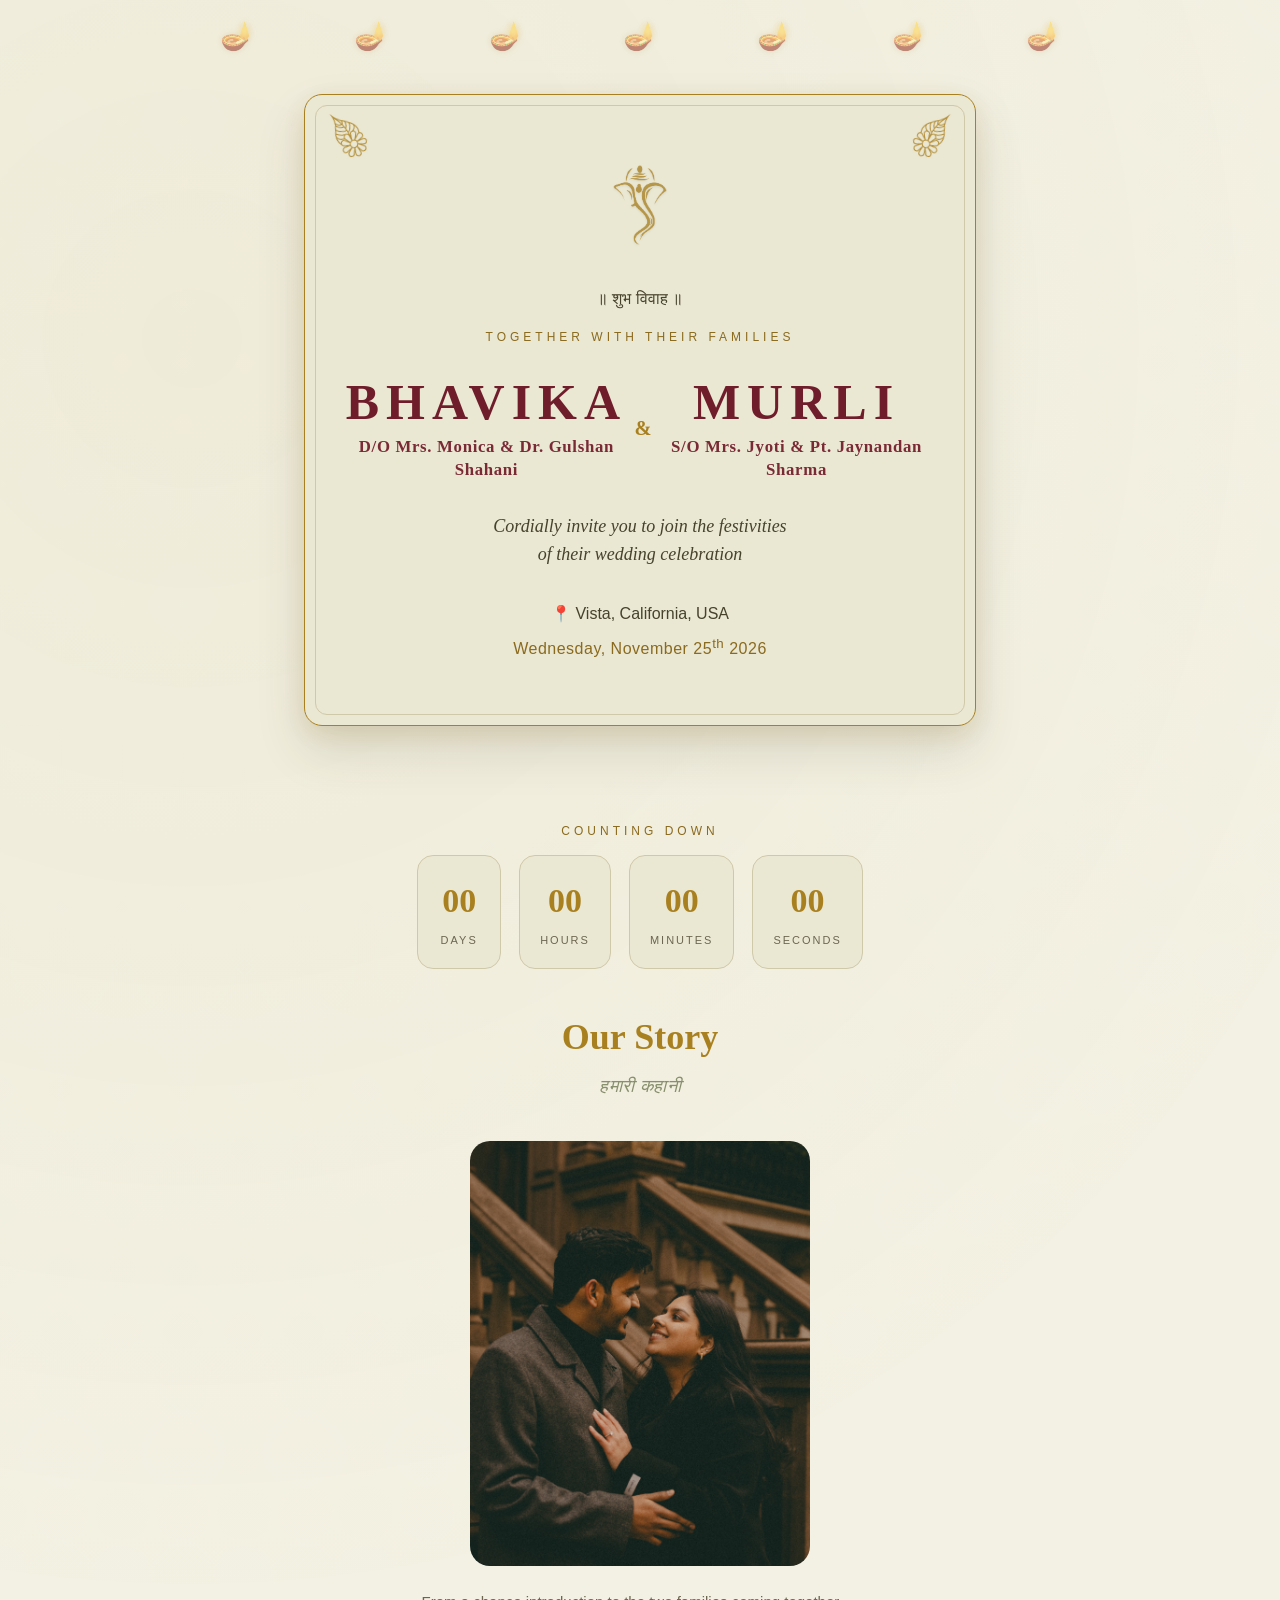
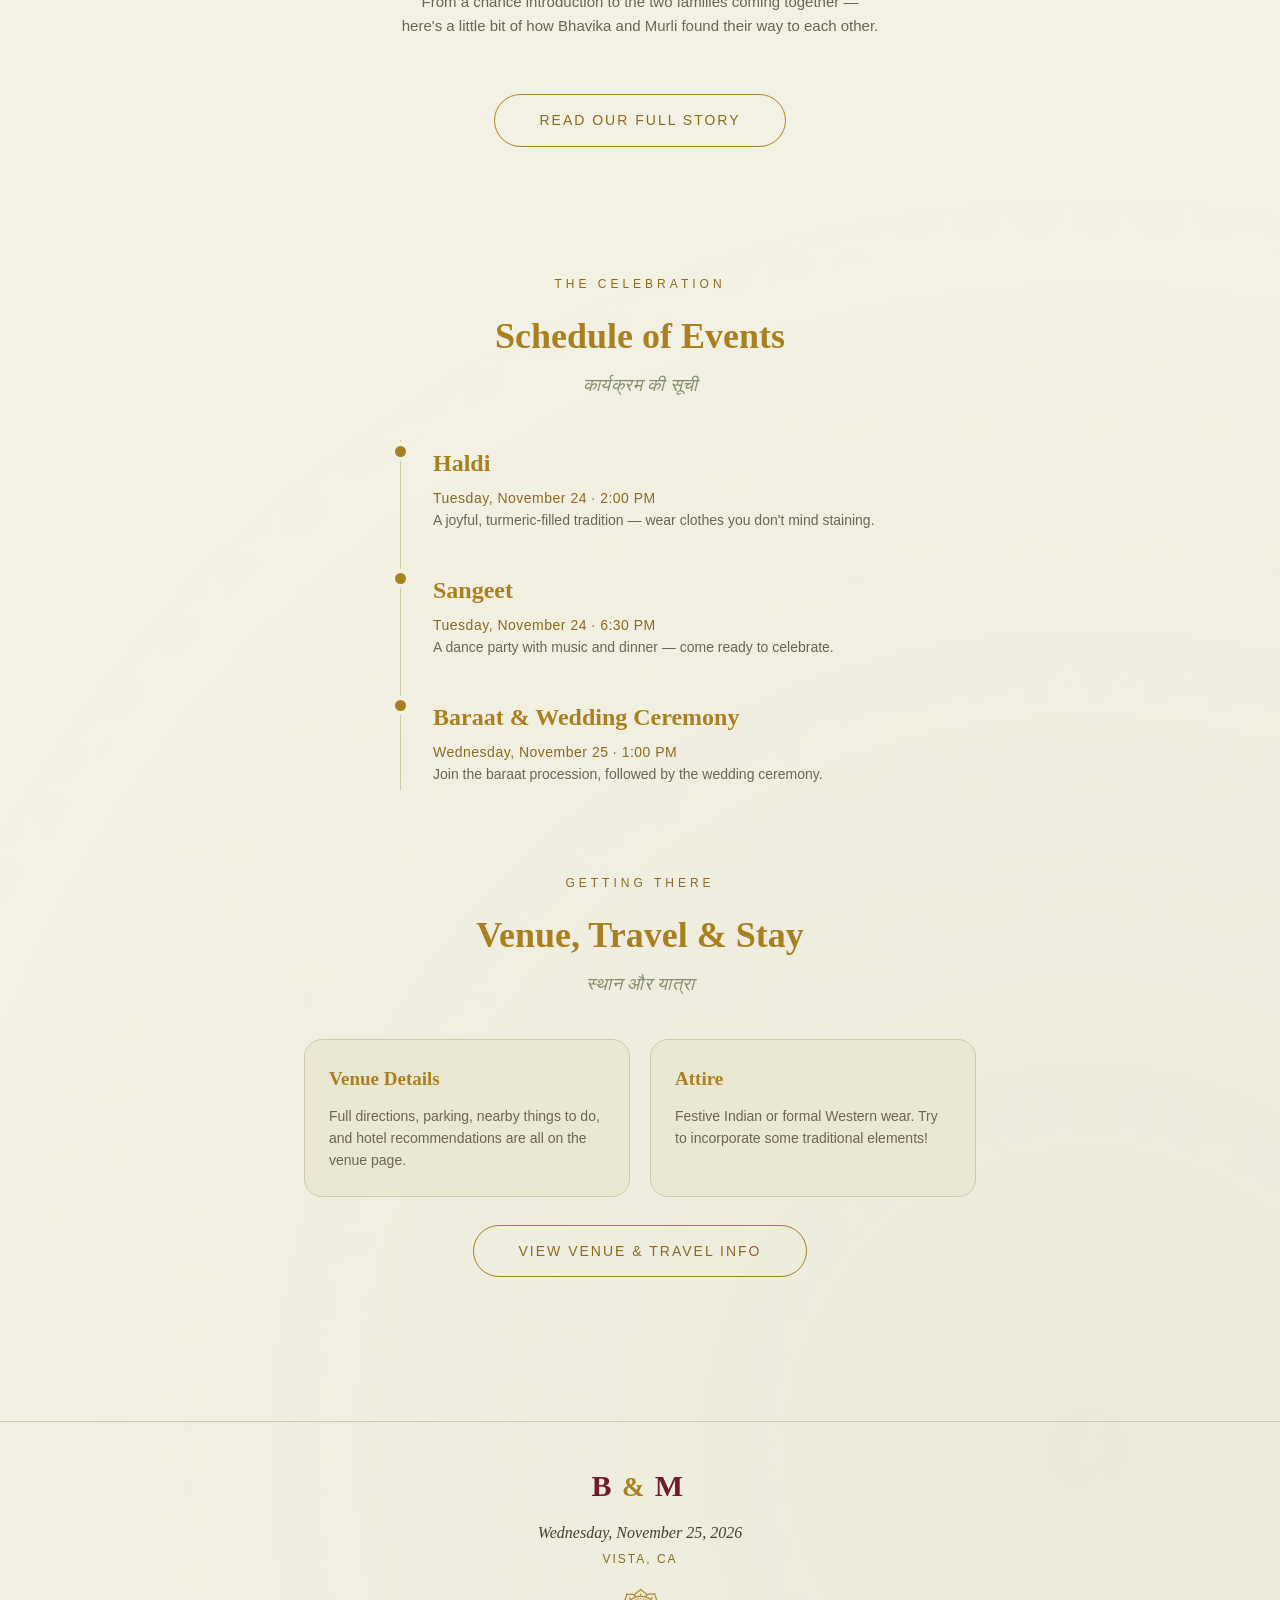
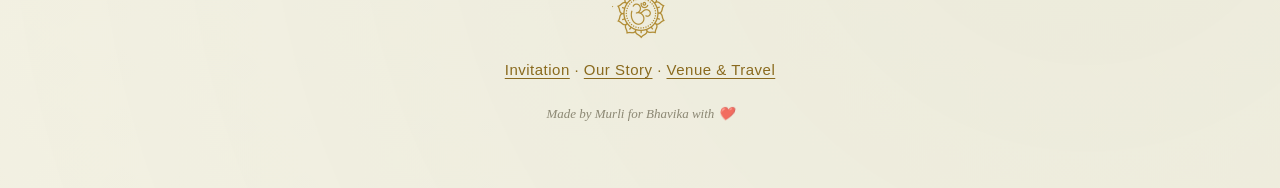
==== commit f37323dd: "Hide event list items for access control" ====
--- a/index.html
+++ b/index.html
@@ -84,7 +84,7 @@
     <h2 class="section-title">Schedule of Events <span class="dev">कार्यक्रम की सूची</span></h2>
 
     <ol class="event-list">
-      <li class="event">
+      <li class="event" data-access-all-only hidden>
         <div class="event-mark"></div>
         <div class="event-body">
           <p class="event-name">Mehndi</p>
@@ -92,7 +92,7 @@
           <p class="event-note">A henna application ceremony — come ready to enjoy the festivities.</p>
         </div>
       </li>
-      <li class="event">
+      <li class="event" data-access-all-only hidden>
         <div class="event-mark"></div>
         <div class="event-body">
           <p class="event-name">Tilak</p>
@@ -100,7 +100,7 @@
           <p class="event-note">A a vital pre-wedding ritual in Hindu culture where the bride's family officially accepts and blesses the groom.</p>
         </div>
       </li>
-      <li class="event">
+      <li class="event" data-access-all-only hidden>
         <div class="event-mark"></div>
         <div class="event-body">
           <p class="event-name">Ganesh Sthapna &amp; Tel Ceremony - Bride's side ritual</p>
@@ -108,7 +108,7 @@
           <p class="event-note">A sacred pre-wedding ritual, invoking Lord Ganesha to remove obstacles, bring blessings, and welcome a joyful and auspicious union.</p>
         </div>
       </li>
-      <li class="event">
+      <li class="event" data-access-all-only hidden>
         <div class="event-mark"></div>
         <div class="event-body">
           <p class="event-name">Ganesh Pooja &amp; Vansh Ropan - Groom's side ritual</p>
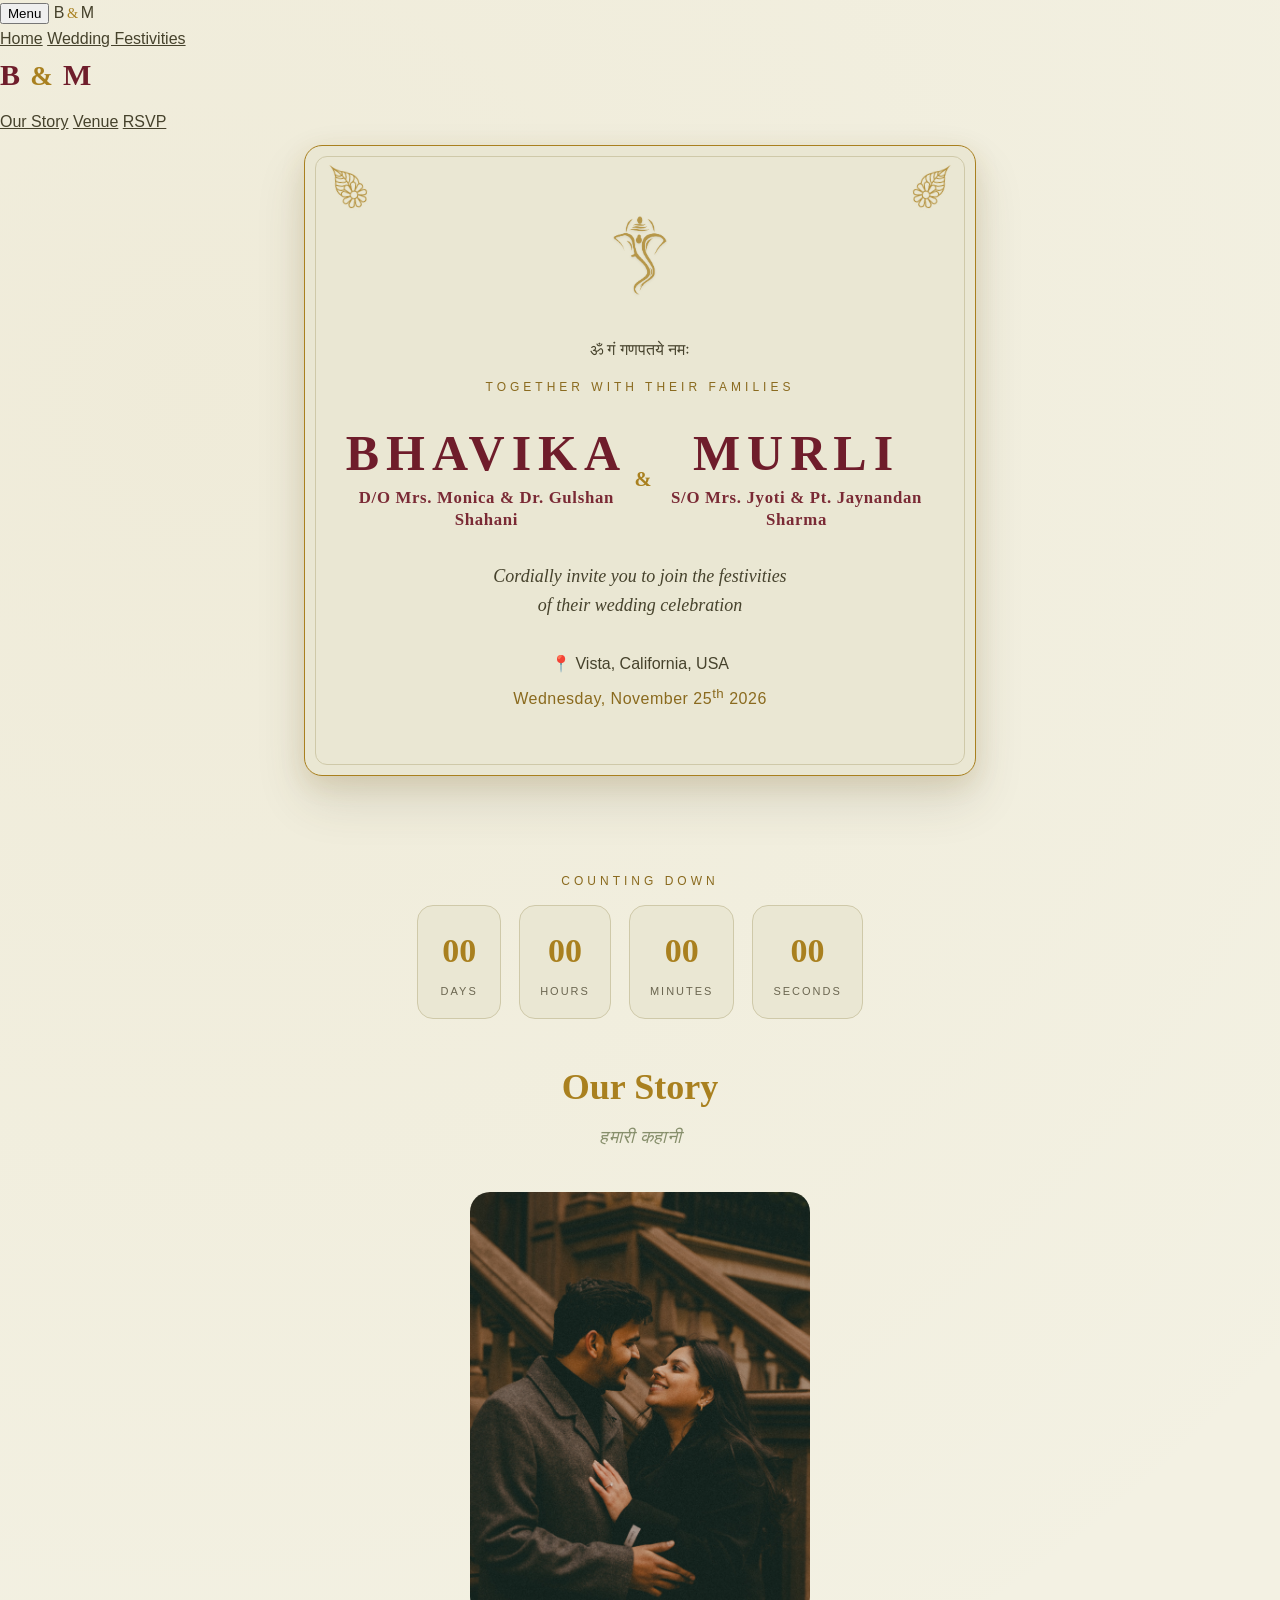
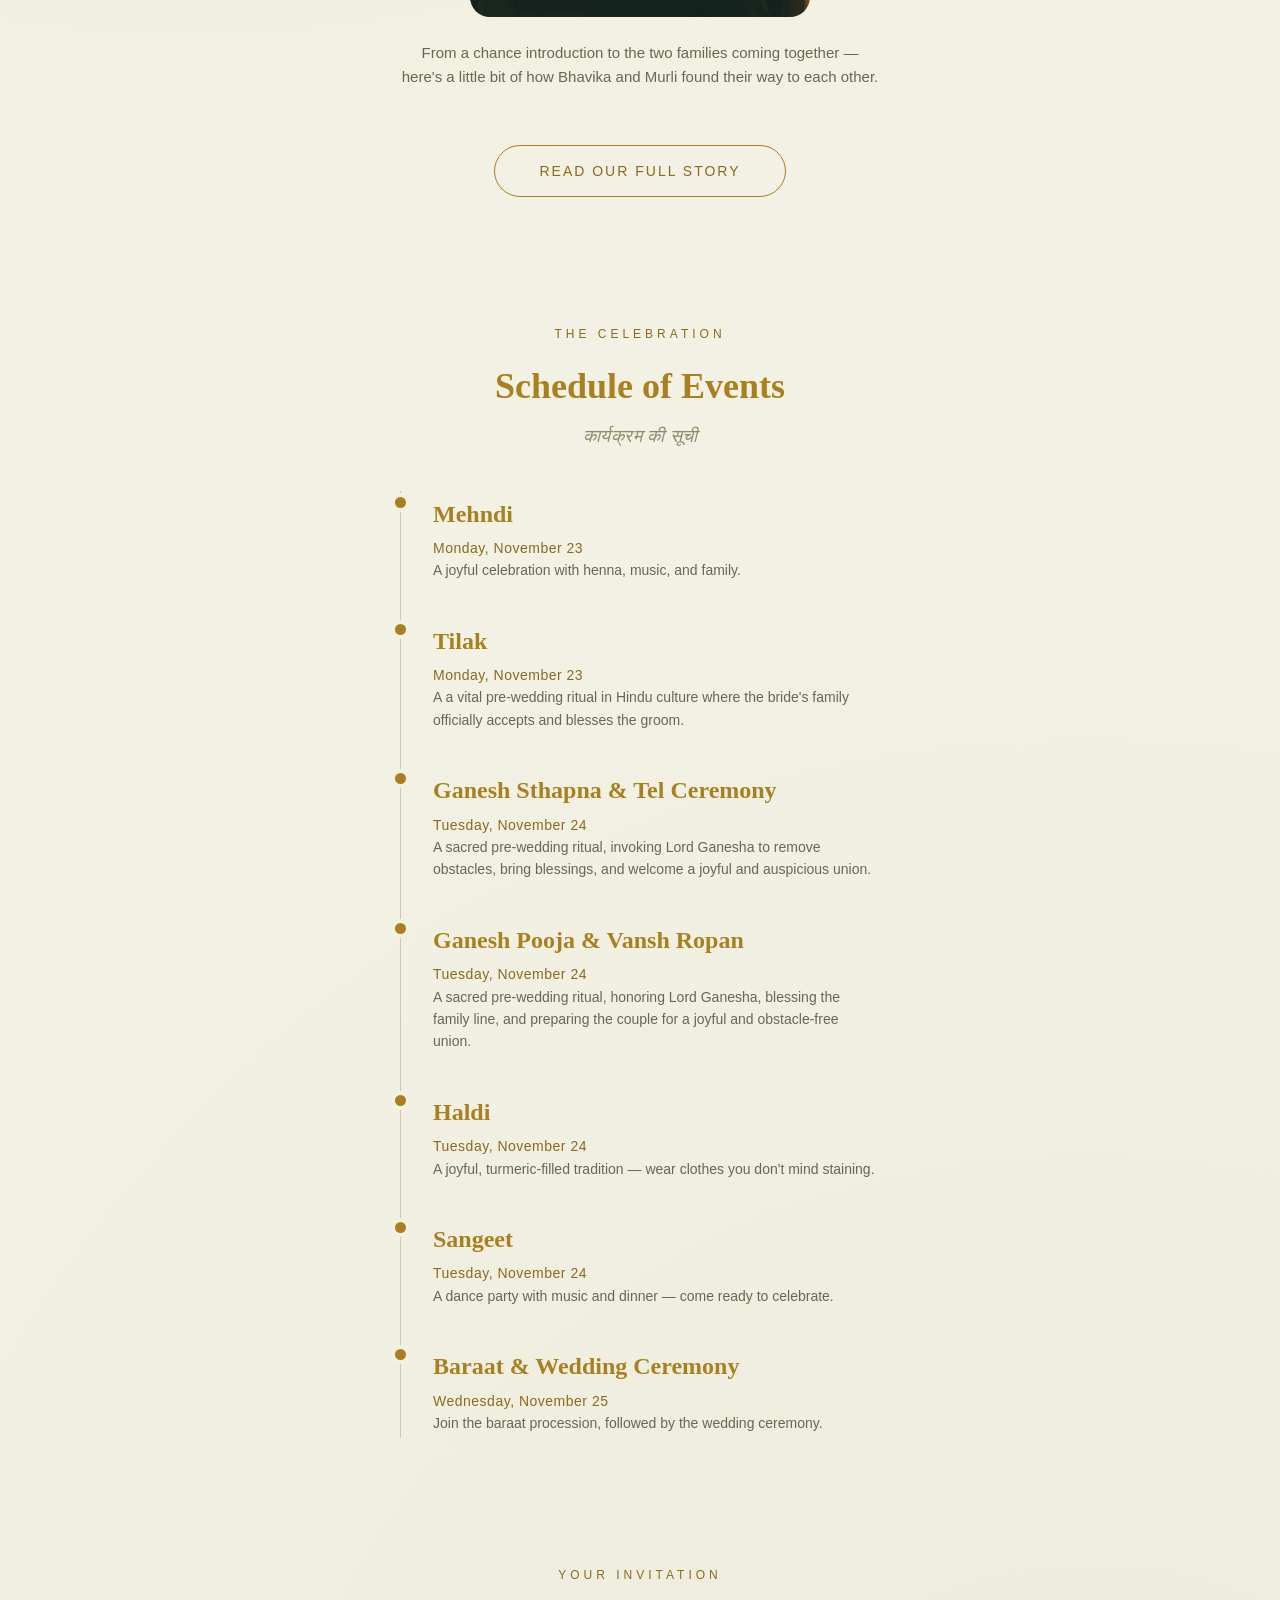
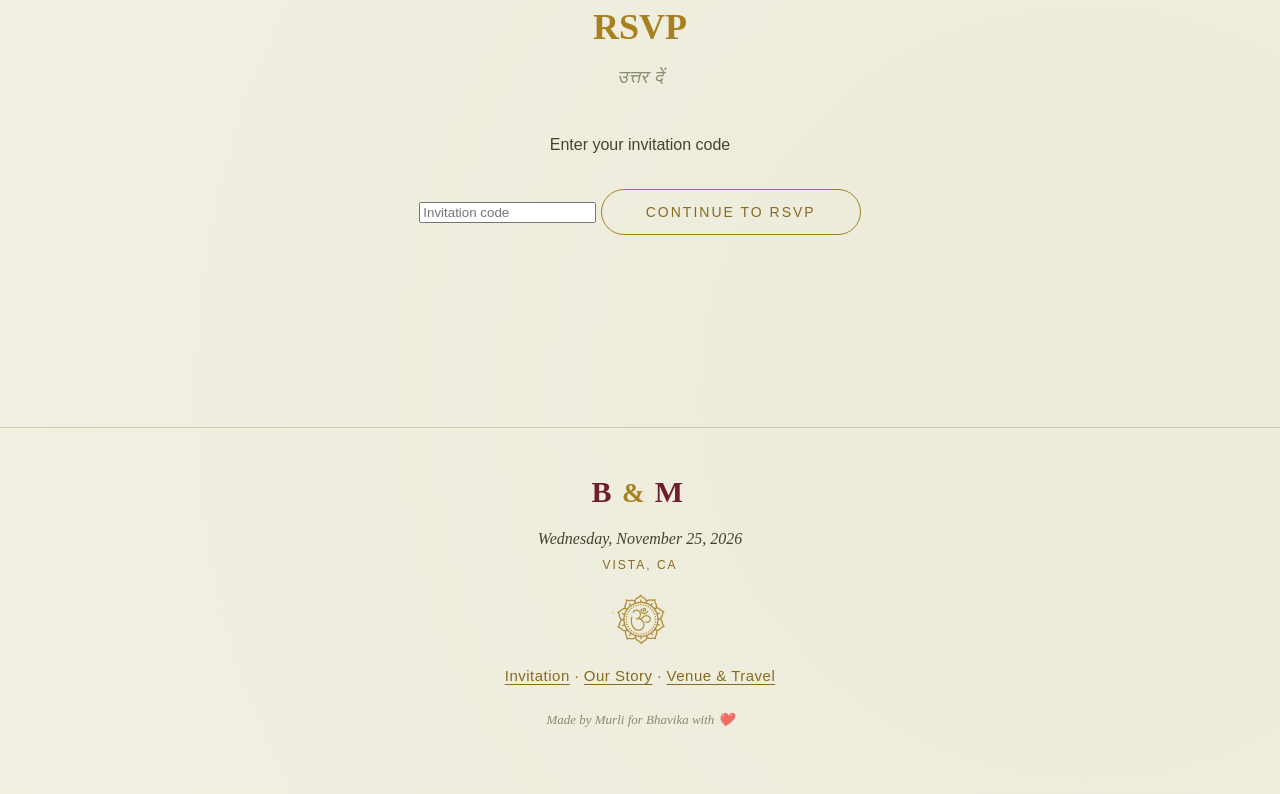
==== commit 62f029bf: "Update index.html" ====
--- a/index.html
+++ b/index.html
@@ -12,29 +12,32 @@
 <link href="https://fonts.googleapis.com/css2?family=Alex+Brush&family=Cormorant+Garamond:wght@500;600;700&family=Karma:wght@400;500;600;700&family=Great+Vibes&family=Poppins:wght@300;400;500&display=swap" rel="stylesheet">
 <link rel="stylesheet" href="style.css">
 </head>
-<body>
+<body class="index-page">
 
-<div class="twinkle-diyas scale-125" aria-hidden="true">
-  <div class="twinkle-inner">
-    <span class="diya">🪔</span>
-    <span class="diya">🪔</span>
-    <span class="diya">🪔</span>
-    <span class="diya">🪔</span>
-    <span class="diya">🪔</span>
-    <span class="diya">🪔</span>
-    <span class="diya">🪔</span>
-  </div>
-</div>
+<header class="site-header">
+  <button class="nav-toggle" type="button" aria-expanded="false" aria-controls="site-navigation">Menu</button>
+  <a class="mobile-brand" href="index.html" aria-label="Bhavika and Murli home">
+    <span class="footer-initials">B</span><span class="footer-amp">&amp;</span><span class="footer-initials">M</span>
+  </a>
+  <nav class="site-nav" id="site-navigation" aria-label="Main navigation">
+    <a class="site-tab active" href="index.html" aria-current="page">Home</a>
+    <a class="site-tab" href="index.html#schedule">Wedding Festivities</a>
+    <a class="site-tab" href="index.html"><p class="footer-mark"><span class="footer-initials">B</span><span class="footer-amp">&amp;</span><span class="footer-initials">M</span></p></a>
+    <a class="site-tab" href="story.html">Our Story</a>
+    <a class="site-tab" href="venue.html">Venue</a>
+    <a class="site-tab" href="RSVP.html">RSVP</a>
+  </nav>
+</header>
 
 <main>
 
   <section class="hero">
     <div class="arch-card card-invitation enlarge-above">
-      <img class="card-accent top-left" src="images/leaf-icon.png" alt="">
+      <img class="card-accent top-left" src="images/leaf-icon.png"  alt="">
       <img class="card-accent top-right" src="images/leaf-icon.png" alt="">
 
-      <img class="crest" src="images/ganesha-crest.png" alt="Ganesha">
-      <span><p class="dev">॥ शुभ विवाह ॥</p></span>
+      <img class="crest index-crest" src="images/ganesha-crest.png" alt="Ganesha">
+      <p class="index-mantra">ॐ गं गणपतये नमः</p>
       <p class="eyebrow">Together with their families</p>
 
       <h1 class="names">
@@ -60,7 +63,7 @@
 
   <section class="countdown-section">
     <p class="section-eyebrow">Counting down</p>
-    <div id="countdown" class="countdown" data-target="2026-11-25T14:00:00">
+    <div id="countdown" class="countdown" data-target="2026-11-25T13:00:00">
       <div class="count-block"><span class="num" id="cd-days">00</span><span class="label">Days</span></div>
       <div class="count-block"><span class="num" id="cd-hours">00</span><span class="label">Hours</span></div>
       <div class="count-block"><span class="num" id="cd-mins">00</span><span class="label">Minutes</span></div>
@@ -79,40 +82,40 @@
     </div>
   </section>
 
-  <section class="schedule">
+  <section class="schedule" id="schedule">
     <p class="section-eyebrow">The Celebration</p>
     <h2 class="section-title">Schedule of Events <span class="dev">कार्यक्रम की सूची</span></h2>
 
     <ol class="event-list">
-      <li class="event" data-access-all-only hidden>
+      <li class="event">
         <div class="event-mark"></div>
         <div class="event-body">
           <p class="event-name">Mehndi</p>
-          <p class="event-when">Monday, November 23 · 2:00 PM</p>
-          <p class="event-note">A henna application ceremony — come ready to enjoy the festivities.</p>
+          <p class="event-when">Monday, November 23</p>
+          <p class="event-note">A joyful celebration with henna, music, and family.</p>
         </div>
       </li>
-      <li class="event" data-access-all-only hidden>
+      <li class="event">
         <div class="event-mark"></div>
         <div class="event-body">
           <p class="event-name">Tilak</p>
-          <p class="event-when">Monday, November 23 · 3:00 PM</p>
+          <p class="event-when">Monday, November 23</p>
           <p class="event-note">A a vital pre-wedding ritual in Hindu culture where the bride's family officially accepts and blesses the groom.</p>
         </div>
       </li>
-      <li class="event" data-access-all-only hidden>
+      <li class="event">
         <div class="event-mark"></div>
         <div class="event-body">
-          <p class="event-name">Ganesh Sthapna &amp; Tel Ceremony - Bride's side ritual</p>
-          <p class="event-when">Tuesday, November 24 · 8:00 AM</p>
+          <p class="event-name">Ganesh Sthapna &amp; Tel Ceremony</p>
+          <p class="event-when">Tuesday, November 24</p>
           <p class="event-note">A sacred pre-wedding ritual, invoking Lord Ganesha to remove obstacles, bring blessings, and welcome a joyful and auspicious union.</p>
         </div>
       </li>
-      <li class="event" data-access-all-only hidden>
+      <li class="event">
         <div class="event-mark"></div>
         <div class="event-body">
-          <p class="event-name">Ganesh Pooja &amp; Vansh Ropan - Groom's side ritual</p>
-          <p class="event-when">Tuesday, November 24 · 9:00 AM</p>
+          <p class="event-name">Ganesh Pooja &amp; Vansh Ropan</p>
+          <p class="event-when">Tuesday, November 24</p>
           <p class="event-note">A sacred pre-wedding ritual, honoring Lord Ganesha, blessing the family line, and preparing the couple for a joyful and obstacle-free union.</p>
         </div>
       </li>
@@ -120,7 +123,7 @@
         <div class="event-mark"></div>
         <div class="event-body">
           <p class="event-name">Haldi</p>
-          <p class="event-when">Tuesday, November 24 · 2:00 PM</p>
+          <p class="event-when">Tuesday, November 24</p>
           <p class="event-note">A joyful, turmeric-filled tradition — wear clothes you don't mind staining.</p>
         </div>
       </li>
@@ -128,7 +131,7 @@
         <div class="event-mark"></div>
         <div class="event-body">
           <p class="event-name">Sangeet</p>
-          <p class="event-when">Tuesday, November 24 · 6:30 PM</p>
+          <p class="event-when">Tuesday, November 24</p>
           <p class="event-note">A dance party with music and dinner — come ready to celebrate.</p>
         </div>
       </li>
@@ -136,27 +139,24 @@
         <div class="event-mark"></div>
         <div class="event-body">
           <p class="event-name">Baraat &amp; Wedding Ceremony</p>
-          <p class="event-when">Wednesday, November 25 · 1:00 PM</p>
+          <p class="event-when">Wednesday, November 25</p>
           <p class="event-note">Join the baraat procession, followed by the wedding ceremony.</p>
         </div>
       </li>
     </ol>
   </section>
 
-  <section class="travel">
-    <p class="section-eyebrow">Getting There</p>
-    <h2 class="section-title">Venue, Travel &amp; Stay<span class="dev">स्थान और यात्रा</span></h2>
-    <div class="travel-grid">
-      <div class="travel-card">
-        <p class="travel-title">Venue Details</p>
-        <p>Full directions, parking, nearby things to do, and hotel recommendations are all on the venue page.</p>
+  <section class="schedule rsvp-entry-section">
+    <p class="section-eyebrow">Your Invitation</p>
+    <h2 class="section-title">RSVP <span class="dev">उत्तर दें</span></h2>
+    <form id="guest-rsvp-form" class="guest-rsvp-form">
+      <label for="guest-access-code">Enter your invitation code</label>
+      <div class="guest-rsvp-controls">
+        <input type="text" id="guest-access-code" name="guestCode" autocomplete="off" placeholder="Invitation code" required>
+        <button type="submit" class="cta cta-outline">Continue to RSVP</button>
       </div>
-      <div class="travel-card">
-        <p class="travel-title">Attire</p>
-        <p>Festive Indian or formal Western wear. Try to incorporate some traditional elements!</p>
-      </div>
-    </div>
-    <a class="cta cta-outline venue-link" href="venue.html">View Venue &amp; Travel Info</a>
+      <p id="guest-rsvp-status" class="form-status" role="status" aria-live="polite"></p>
+    </form>
   </section>
 
 </main>
--- a/style.css
+++ b/style.css
@@ -538,6 +538,7 @@
    ============================================ */
 .rsvp-main { padding-top: 10px; }
 .rsvp-card { max-width: 520px; padding: 60px 36px 44px; border-radius: 220px 220px 24px 24px; }
+.rsvp-venue { width: 100%; max-width: 520px; margin: 64px auto 0; background: var(--panel); }
 
 .rsvp-form { text-align: left; margin-top: 24px; display: flex; flex-direction: column; gap: 6px; }
 
